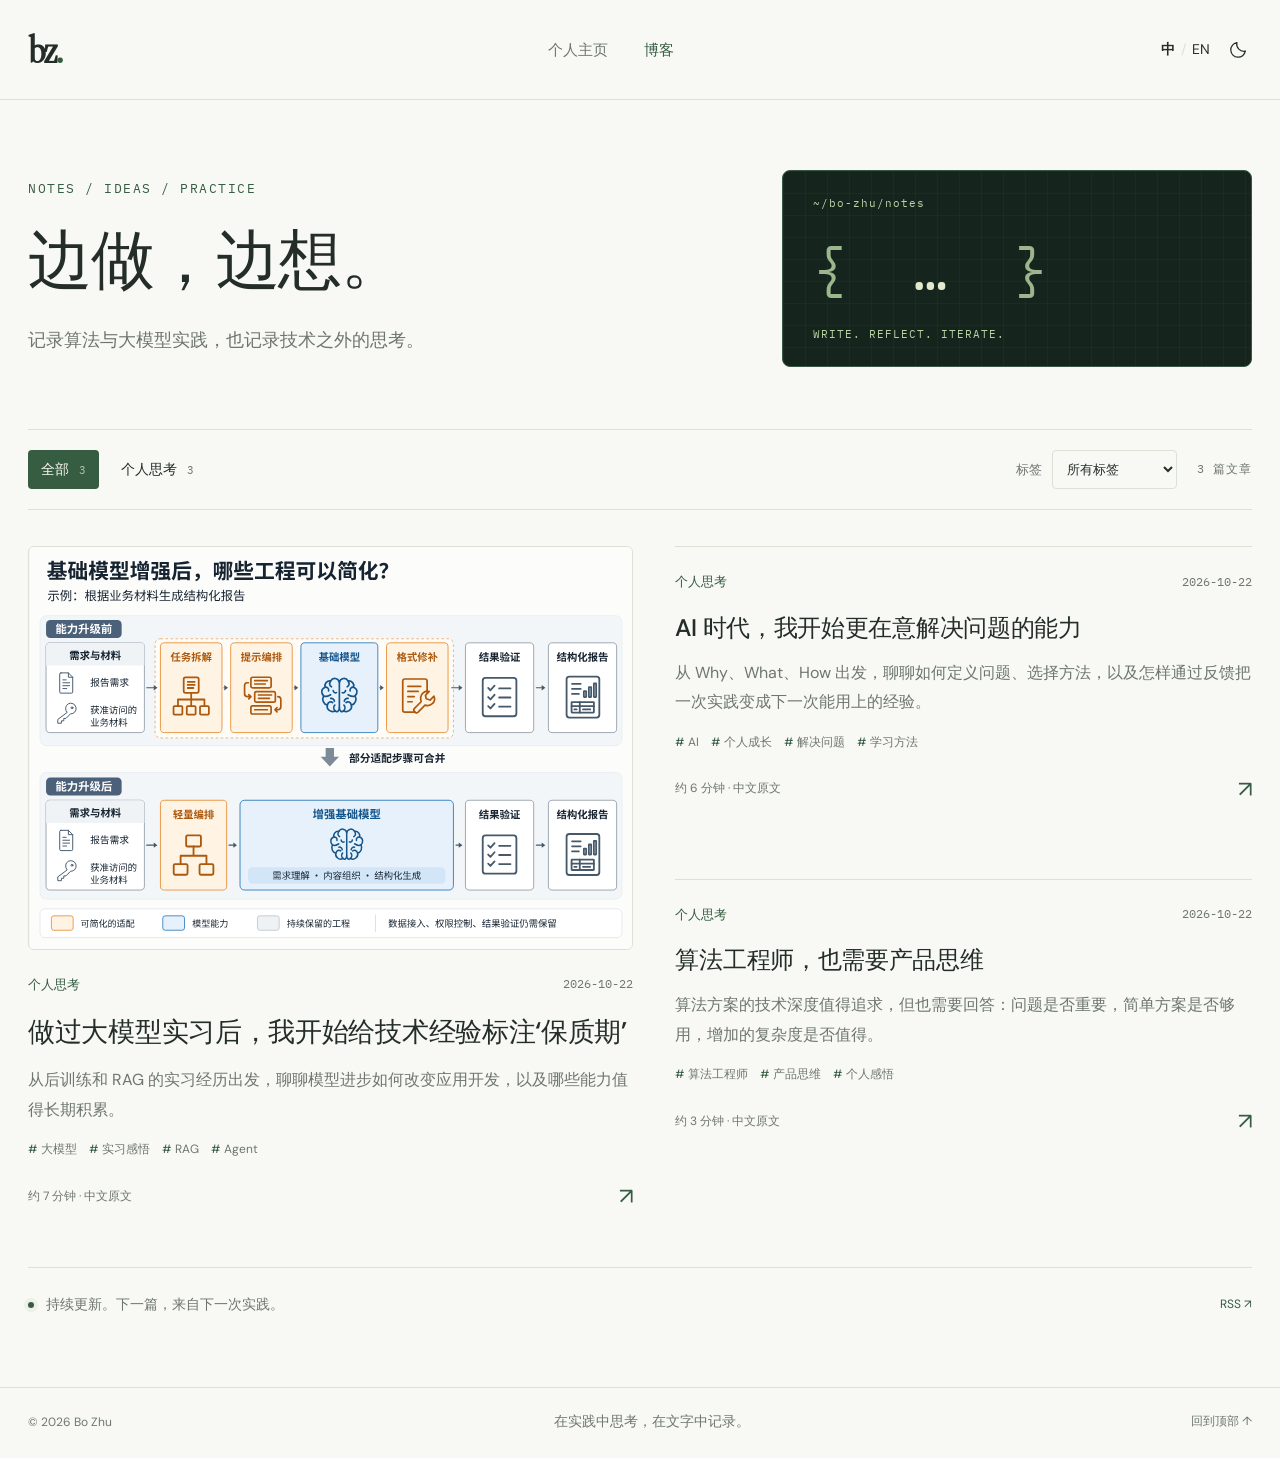
==== blog/index.html @ 9de2e586 "Publish three personal reflections with blog navigation and topic tags" ====
<!doctype html><html lang="zh-CN"><head><meta charset="utf-8"><meta name="viewport" content="width=device-width,initial-scale=1"><title>博客 · 朱波</title><meta name="description" content="朱波的博客：算法、大模型、产品与个人成长。"><meta name="theme-color" content="#f8f9f5"><link rel="canonical" href="https://meiying-cell.github.io/blog/"><meta property="og:title" content="博客"><meta property="og:description" content="朱波的博客：算法、大模型、产品与个人成长。"><meta property="og:type" content="website"><meta property="og:url" content="https://meiying-cell.github.io/blog/"><link rel="icon" href="/favicon.svg" type="image/svg+xml"><link rel="stylesheet" href="/styles.css"><link rel="stylesheet" href="/blog/blog.css"><link rel="alternate" type="application/rss+xml" title="朱波的博客" href="/blog/feed.xml"><script src="/blog/blog.js" defer></script></head><body class="blog-page"><a class="skip" href="#main" data-zh="跳至正文" data-en="Skip to content">跳至正文</a><div class="reading-progress" aria-hidden="true"></div><header class="site-header blog-header"><a class="wordmark" href="/" aria-label="Bo Zhu 首页">bz<span>.</span></a><nav aria-label="主导航"><a href="/" data-zh="个人主页" data-en="Home">个人主页</a><a href="/blog/" class="active" data-zh="博客" data-en="Blog">博客</a></nav><div class="controls"><button id="blog-language" aria-label="Switch interface to English"><b>中</b><span class="divider">/</span>EN</button><button id="blog-theme" aria-label="切换深色主题"><svg viewBox="0 0 24 24" fill="none" stroke="currentColor" stroke-width="1.5" aria-hidden="true"><path d="M20.8 13.4A8.7 8.7 0 0 1 10.6 3.2 8.8 8.8 0 1 0 20.8 13.4Z"/></svg></button></div></header><main id="main" class="wrap blog-index"><section class="blog-intro"><div><p class="eyebrow mono">NOTES / IDEAS / PRACTICE</p><h1 data-zh="边做，边想。" data-en="Thinking<br>through practice.">边做，边想。</h1><p class="blog-lead" data-zh="记录算法与大模型实践，也记录技术之外的思考。" data-en="Notes on algorithms, LLMs, and learning along the way.">记录算法与大模型实践，也记录技术之外的思考。</p></div><div class="blog-signature" aria-hidden="true"><span class="mono">~/bo-zhu/notes</span><span class="signature-symbol">&#123; <i>…</i> &#125;</span><span class="mono">WRITE. REFLECT. ITERATE.</span></div></section><section aria-label="文章列表"><div class="blog-toolbar"><div class="category-filters" role="group" aria-label="文章分类"><button type="button" class="category-filter active" data-filter="all" aria-pressed="true"><span data-zh="全部" data-en="All">全部</span><span class="filter-count">3</span></button><button type="button" class="category-filter" data-filter="personal-reflections" aria-pressed="false"><span data-zh="个人思考" data-en="Personal Reflections">个人思考</span><span class="filter-count">3</span></button></div><label class="tag-filter-label"><span data-zh="标签" data-en="Tag">标签</span><select id="tag-filter" aria-label="按标签筛选"><option value="all" data-zh="所有标签" data-en="All tags">所有标签</option><option value="AI">AI</option><option value="Agent">Agent</option><option value="RAG">RAG</option><option value="个人感悟">个人感悟</option><option value="个人成长">个人成长</option><option value="产品思维">产品思维</option><option value="大模型">大模型</option><option value="学习方法">学习方法</option><option value="实习感悟">实习感悟</option><option value="算法工程师">算法工程师</option><option value="解决问题">解决问题</option></select></label><span class="blog-total mono" id="filter-status" role="status">3 篇文章</span></div><div class="writing-grid" id="blog-posts"><article class="writing-card featured" data-category="personal-reflections" data-tags="[&quot;大模型&quot;, &quot;实习感悟&quot;, &quot;RAG&quot;, &quot;Agent&quot;]"><a href="/blog/llm-experience-shelf-life/" class="writing-card-link"><div class="writing-image"><img src="/blog/assets/model-capability-simplification.svg" alt="模型升级前后工程流程的概念对比图" width="1800" height="1200" loading="lazy"></div><div class="writing-copy"><div class="writing-meta"><span class="category-name" data-zh="个人思考" data-en="Personal Reflections">个人思考</span><time datetime="2026-10-22">2026-10-22</time></div><h3 lang="zh-CN">做过大模型实习后，我开始给技术经验标注‘保质期’</h3><p lang="zh-CN">从后训练和 RAG 的实习经历出发，聊聊模型进步如何改变应用开发，以及哪些能力值得长期积累。</p><div class="writing-tags"><span>大模型</span><span>实习感悟</span><span>RAG</span><span>Agent</span></div><div class="writing-foot"><span data-zh="约 7 分钟 · 中文原文" data-en="~7 min · In Chinese">约 7 分钟 · 中文原文</span><span class="writing-arrow" aria-hidden="true">↗</span></div></div></a></article><article class="writing-card " data-category="personal-reflections" data-tags="[&quot;AI&quot;, &quot;个人成长&quot;, &quot;解决问题&quot;, &quot;学习方法&quot;]"><a href="/blog/ai-problem-solving-loop/" class="writing-card-link"><div class="writing-copy"><div class="writing-meta"><span class="category-name" data-zh="个人思考" data-en="Personal Reflections">个人思考</span><time datetime="2026-10-22">2026-10-22</time></div><h3 lang="zh-CN">AI 时代，我开始更在意解决问题的能力</h3><p lang="zh-CN">从 Why、What、How 出发，聊聊如何定义问题、选择方法，以及怎样通过反馈把一次实践变成下一次能用上的经验。</p><div class="writing-tags"><span>AI</span><span>个人成长</span><span>解决问题</span><span>学习方法</span></div><div class="writing-foot"><span data-zh="约 6 分钟 · 中文原文" data-en="~6 min · In Chinese">约 6 分钟 · 中文原文</span><span class="writing-arrow" aria-hidden="true">↗</span></div></div></a></article><article class="writing-card " data-category="personal-reflections" data-tags="[&quot;算法工程师&quot;, &quot;产品思维&quot;, &quot;个人感悟&quot;]"><a href="/blog/algorithm-engineer-product-thinking/" class="writing-card-link"><div class="writing-copy"><div class="writing-meta"><span class="category-name" data-zh="个人思考" data-en="Personal Reflections">个人思考</span><time datetime="2026-10-22">2026-10-22</time></div><h3 lang="zh-CN">算法工程师，也需要产品思维</h3><p lang="zh-CN">算法方案的技术深度值得追求，但也需要回答：问题是否重要，简单方案是否够用，增加的复杂度是否值得。</p><div class="writing-tags"><span>算法工程师</span><span>产品思维</span><span>个人感悟</span></div><div class="writing-foot"><span data-zh="约 3 分钟 · 中文原文" data-en="~3 min · In Chinese">约 3 分钟 · 中文原文</span><span class="writing-arrow" aria-hidden="true">↗</span></div></div></a></article></div><noscript><p>所有文章已列在上方；分类筛选需要启用 JavaScript。</p></noscript></section><div class="blog-end"><span class="status-dot" aria-hidden="true"></span><span data-zh="持续更新。下一篇，来自下一次实践。" data-en="More notes to come, with the next thing I learn.">持续更新。下一篇，来自下一次实践。</span><a href="/blog/feed.xml">RSS ↗</a></div></main><footer class="wrap blog-footer"><span>© 2026 Bo Zhu</span><span data-zh="在实践中思考，在文字中记录。" data-en="Notes from practice. Thoughts in progress.">在实践中思考，在文字中记录。</span><a href="#main" data-zh="回到顶部 ↑" data-en="Back to top ↑">回到顶部 ↑</a></footer></body></html>
---- styles.css ----
@import url('https://fonts.googleapis.com/css2?family=DM+Sans:wght@400;450;500;550;600;650;700&family=IBM+Plex+Mono:wght@400;450;500&family=Libre+Caslon+Display&display=swap');
:root{--bg:#f8f9f5;--text:#242d27;--muted:#6e766e;--line:#dce1d6;--green:#365c42;--soft:#edf0e7;--white:#fff;--accent:#bfd09f;--serif:'Libre Caslon Display',Georgia,serif;--sans:'DM Sans',-apple-system,BlinkMacSystemFont,'PingFang SC','Microsoft YaHei',sans-serif;--mono:'IBM Plex Mono',monospace;color-scheme:light}
:root[data-theme=dark]{--bg:#161d19;--text:#e8eee5;--muted:#a0ada2;--line:#344238;--green:#b4cba1;--soft:#202b23;--white:#1b251f;--accent:#71895d;color-scheme:dark}
*{box-sizing:border-box}html{scroll-behavior:smooth;scroll-padding-top:100px}body{margin:0;background:var(--bg);color:var(--text);font-family:var(--sans);font-size:17px;-webkit-font-smoothing:antialiased}::selection{background:var(--accent);color:#182d21}button,a{-webkit-tap-highlight-color:transparent}a{color:inherit;text-decoration:none}button{font:inherit;color:inherit;cursor:pointer}button:focus-visible,a:focus-visible,summary:focus-visible{outline:2px solid var(--green);outline-offset:6px}button{border:0;background:none}.wrap{max-width:1280px;margin:0 auto;padding-left:28px;padding-right:28px}.mono{font-family:var(--mono);font-size:13px;font-weight:400;letter-spacing:1px}.site-header{max-width:1280px;margin:auto;height:100px;display:flex;align-items:center;justify-content:space-between;padding:0 28px;border-bottom:1px solid var(--line)}.wordmark{font-family:var(--serif);font-size:38px;letter-spacing:-3px;font-weight:bold;line-height:1}.wordmark span{color:var(--green)}nav{display:flex;gap:33px;margin-left:84px}nav a{font-size:16px;color:var(--muted);transition:color .2s}nav a:hover,nav a.active{color:var(--green)}.controls{display:flex;align-items:center;gap:18px}.controls button{font-size:14px;padding:5px 0}.controls .divider{color:var(--line);padding:0 6px}.controls svg{width:17px;height:17px;display:block}.hero{padding-top:64px;display:grid;grid-template-columns:1.1fr 1fr;column-gap:55px;align-items:center}.eyebrow{display:flex;gap:10px;align-items:center;color:var(--green);font-family:var(--mono);font-size:13px;letter-spacing:1.5px;margin:0 0 26px}.status-dot{width:6px;height:6px;background:var(--green);border-radius:50%;box-shadow:0 0 0 4px var(--soft)}h1{font-size:80px;line-height:1.05;letter-spacing:-5px;font-weight:550;margin:0 0 23px}.name-zh{display:inline-block;font-size:21px;letter-spacing:3px;font-weight:400;margin-left:22px;vertical-align:middle;color:var(--muted)}.name-period{color:var(--green)}.hero h2{font-weight:450;letter-spacing:-1.7px;font-size:39px;line-height:1.19;margin:0 0 24px}em{font-family:var(--serif);font-weight:400;color:var(--green);font-size:1.2em}.hero-description{color:var(--muted);line-height:1.85;font-size:16px;margin:0}.hero-actions{display:flex;gap:25px;align-items:center;margin-top:32px}.button{padding:13px 19px;display:inline-flex;align-items:center;gap:32px;font-size:16px;border-radius:3px}.primary{background:var(--green);color:var(--bg);transition:transform .2s,opacity .2s}.primary:hover{transform:translateY(-2px);opacity:.9}.text-link{display:inline-flex;gap:18px;align-items:center;font-size:16px}.text-link:hover{color:var(--green)}.reasoning-art{margin-top:18px;color:var(--green)}.art-top,.art-bottom{display:flex;justify-content:space-between;color:var(--muted);font-size:12px}.art-top{padding:0 10px 14px;border-bottom:1px solid var(--line)}.art-bottom{padding:17px 10px 0;border-top:1px solid var(--line)}.art-bottom>span:first-child{display:flex;gap:9px;align-items:center}.tiny-square{width:5px;height:5px;background:var(--green)}.graph{width:100%;display:block}.graph-node circle,.graph-center circle{stroke:var(--green);fill:var(--bg)}.graph-node .solid{fill:var(--green)}.graph text{font-family:var(--mono);fill:var(--muted);font-size:13px;letter-spacing:.1px}.graph-center>circle:first-child{fill:none;stroke-opacity:.18}.graph-center>circle:nth-child(2){fill:var(--soft);stroke-width:1.5}.flow{animation:flow 25s linear infinite}.pulse{transform-origin:center;animation:pulse 5s ease-in-out infinite}.hero-footer{grid-column:1/-1;display:flex;align-items:center;justify-content:space-between;border-top:1px solid var(--line);border-bottom:1px solid var(--line);margin-top:75px;padding:23px 0;color:var(--muted)}.hero-footer>div{display:flex;align-items:center;gap:23px;font-size:14px}.hero-footer i{font-size:14px;font-style:normal;color:#9aa88c}.hero-footer>a{font-size:22px;color:var(--green)}.section{padding-top:85px;padding-bottom:85px;scroll-margin-top:10px}.section-label{display:flex;gap:19px;align-items:baseline}.section-label>.mono{color:var(--muted)}.section-label h2{font-size:24px;letter-spacing:-.6px;font-weight:500;margin:0}.about{display:grid;grid-template-columns:1fr 1.65fr;gap:80px;border-bottom:1px solid var(--line)}.about-content>.large-copy{font-size:26px;line-height:1.4;letter-spacing:-.5px;color:var(--text);margin:0 0 22px}.about-content>p{color:var(--muted);font-size:16px;line-height:1.9;margin:15px 0}.about-note{display:flex;align-items:center;gap:13px;padding-top:14px;margin-top:26px;color:var(--green);font-size:14px}.section-heading{display:flex;justify-content:space-between;align-items:center;margin-bottom:39px}.section-aside{color:var(--muted);font-size:12px}.experience-row{display:grid;grid-template-columns:260px 1fr;gap:40px;padding:32px 0;border-top:1px solid var(--line)}.experience-company{display:flex;gap:15px;align-items:flex-start}.company-icon{width:34px;height:34px;display:grid;place-items:center;background:var(--soft);border:1px solid var(--line);border-radius:7px;font-weight:600;font-size:20px;color:var(--green);flex:none}.company-icon.coral{color:#a46551}.company-icon.blue{color:#5c7a91}.company-name{font-size:18px;font-weight:550;letter-spacing:-.3px;margin:0 0 6px}.company-team{font-size:13px;color:var(--muted);line-height:1.7;max-width:190px}.experience-role{display:flex;justify-content:space-between;gap:20px;align-items:baseline;margin-bottom:14px}.experience-role h3{font-size:16px;font-weight:500;margin:0}.experience-date{font-family:var(--mono);font-size:12px;color:var(--muted);white-space:nowrap;letter-spacing:-.2px}.experience-intro{font-family:var(--serif);font-size:24px;line-height:1.25;letter-spacing:-.2px;margin:0 0 10px}.experience-body{font-size:16px;line-height:1.85;color:var(--muted);max-width:620px;margin:0}.tags{display:flex;gap:7px;flex-wrap:wrap;margin-top:15px}.tag{font-family:var(--mono);font-size:11px;letter-spacing:0;border:1px solid var(--line);border-radius:3px;padding:5px 8px;color:var(--muted)}details{margin-top:14px;font-size:14px;color:var(--muted)}summary{cursor:pointer;list-style:none;width:fit-content;color:var(--green)}summary::-webkit-details-marker{display:none}summary::after{content:' +';margin-left:8px}details[open] summary::after{content:' −'}details ul{padding-left:15px;line-height:1.85;font-size:16px}details li+li{margin-top:7px}.research-section{padding:70px 0 72px;background:var(--soft);border-block:1px solid var(--line)}.research-grid{display:grid;grid-template-columns:repeat(3,1fr);gap:0}.research-grid article{padding:6px 28px 0;border-right:1px solid var(--line)}.research-grid article:first-child{padding-left:0}.research-grid article:last-child{border:0;padding-right:0}.research-number{color:var(--muted);font-size:12px}.research-symbol{font-size:38px;color:var(--green);font-family:var(--serif);height:70px;display:flex;align-items:center;margin-top:7px}.research-grid h3{font-size:19px;font-weight:500;letter-spacing:-.4px;margin:8px 0 15px}.research-grid p{font-size:16px;line-height:1.9;color:var(--muted);min-height:90px;margin:0 0 26px}.research-tag{font-size:11px;letter-spacing:.3px;color:var(--green)}.education{display:grid;grid-template-columns:1fr 1.65fr;gap:80px;border-bottom:1px solid var(--line)}.education-row{padding:0 0 29px;margin-bottom:29px;border-bottom:1px solid var(--line);display:flex;gap:18px}.education-row:last-child{border:0;margin:0;padding-bottom:0}.university-icon{border:1px solid var(--line);width:45px;height:45px;border-radius:50%;display:grid;place-items:center;font-size:11px;color:var(--green);flex:none;letter-spacing:.2px}.school-heading{display:flex;justify-content:space-between;gap:20px;align-items:baseline}.school-info{flex:1}.school-heading h3{margin:0 0 9px;font-size:17px;font-weight:500}.school-heading time{font-family:var(--mono);font-size:11px;color:var(--muted);white-space:nowrap}.school-info p{font-size:14px;color:var(--muted);margin:0;line-height:1.7}.contact-section{padding-top:77px;padding-bottom:75px}.contact-section .eyebrow{font-size:12px;letter-spacing:1.4px}.contact-grid{display:grid;grid-template-columns:1fr 1fr;gap:100px;align-items:center}.contact-grid h2{margin:0;font-weight:450;font-size:40px;line-height:1.2;letter-spacing:-1px}.contact-grid p{color:var(--muted);font-size:16px;line-height:1.9;max-width:340px;margin:0 0 22px}.email-link{font-size:21px;display:flex;justify-content:space-between;align-items:center;border-bottom:1px solid var(--line);padding-bottom:12px;max-width:340px;letter-spacing:-.3px}.email-link span{color:var(--green)}.copy-email{font-size:11px;padding:14px 0 0;display:inline-flex;gap:7px;color:var(--muted)}.copy-email:hover{color:var(--green)}.copy-status{font-size:13px;color:var(--green);margin-left:12px}footer{border-top:1px solid var(--line);padding-top:24px!important;padding-bottom:27px!important;display:flex;justify-content:space-between;align-items:center;color:var(--muted);font-size:13px}footer a{font-size:11px}.footer-middle{font-family:var(--serif);font-style:italic;font-size:16px}.reading-progress{height:2px;background:var(--green);width:0;position:fixed;top:0;left:0;z-index:30;transition:width .1s}.skip{position:fixed;top:-100px;background:var(--green);color:var(--bg);padding:10px;z-index:40}.skip:focus{top:10px;left:10px}[hidden]{display:none!important}html[lang=zh-CN] .hero h2{font-size:36px;line-height:1.4;letter-spacing:-.8px}html[lang=zh-CN] em{font-family:var(--sans);font-size:1em;font-style:normal}html[lang=zh-CN] .large-copy{font-size:24px;line-height:1.65}html[lang=zh-CN] .experience-intro{font-family:var(--sans);font-size:22px;margin-bottom:13px}html[lang=zh-CN] .contact-grid h2{font-size:35px;line-height:1.5}html[lang=zh-CN] .research-grid h3{font-size:20px}
@keyframes flow{to{stroke-dashoffset:-240}}@keyframes pulse{50%{opacity:.3}}@media(min-width:1500px){.hero{padding-top:100px}.hero-footer{margin-top:90px}}@media(max-width:950px){.hero{column-gap:25px;padding-top:65px}h1{font-size:68px}.hero h2{font-size:32px}.name-zh{font-size:18px;margin-left:15px}.hero-footer>div{gap:12px;font-size:13px}.about,.education{gap:30px;grid-template-columns:1fr 1.8fr}.experience-row{grid-template-columns:225px 1fr;gap:20px}.experience-role{align-items:flex-start;gap:8px;flex-direction:column}.research-grid article{padding-inline:20px}.research-grid h3{font-size:17px}.school-heading{flex-direction:column;gap:0}.school-heading time{margin-bottom:10px}.contact-grid{gap:50px}}
@media(max-width:650px){html{scroll-padding-top:30px}.wrap{padding-inline:23px}.site-header{height:78px;padding-inline:23px}.wordmark{font-size:33px}nav{gap:17px;margin:0}nav a{font-size:13px}nav a:last-child{display:none}.controls{gap:13px}.hero{padding-top:48px;grid-template-columns:1fr;gap:0}.eyebrow{font-size:12px;margin-bottom:24px}h1{font-size:72px;margin-bottom:24px}.hero h2{font-size:35px}.hero-description{font-size:16px;max-width:340px}.hero-actions{gap:24px;margin-top:27px}.reasoning-art{margin:48px 8px 0;max-width:440px;justify-self:center;width:calc(100% - 16px)}.graph{max-height:325px}.hero-footer{margin-top:34px;padding:21px 0;gap:13px;align-items:flex-start}.hero-footer>.mono{font-size:11px;max-width:60px;line-height:1.7}.hero-footer>div{gap:8px;align-items:flex-start;flex-direction:column;font-size:13px}.hero-footer i{display:none}.hero-footer>a{margin-top:8px}.section{padding-top:54px;padding-bottom:54px}.about,.education{grid-template-columns:1fr;gap:30px}.section-label{gap:14px}.section-label h2{font-size:23px}.about-content>.large-copy{font-size:24px}.about-content>p{font-size:16px}.about-note{font-size:13px;line-height:1.8}.section-aside{display:none}.section-heading{margin-bottom:28px}.experience-row{grid-template-columns:1fr;gap:20px;padding:28px 0}.experience-company{align-items:center}.company-name{font-size:17px;margin:0 0 3px}.company-team{max-width:none;font-size:13px}.company-icon{width:33px;height:33px}.experience-role{flex-direction:row;align-items:baseline;gap:10px}.experience-role h3{font-size:14px}.experience-date{font-size:11px;white-space:normal;text-align:right}.experience-intro{font-size:24px}.experience-body{font-size:16px}.tag{font-size:11px}.research-section{padding-block:50px}.research-grid{grid-template-columns:1fr}.research-grid article,.research-grid article:first-child,.research-grid article:last-child{padding:24px 0;border-right:0;border-bottom:1px solid var(--line)}.research-grid article:first-child{padding-top:0}.research-grid article:last-child{border-bottom:0;padding-bottom:0}.research-symbol{height:50px;margin-top:0}.research-grid h3{font-size:22px;margin-top:9px}.research-grid p{min-height:0;max-width:360px;margin-bottom:20px}.research-tag{font-size:11px}.education-row{gap:16px}.school-heading h3{font-size:18px}.school-heading time{font-size:12px}.school-info p{font-size:16px}.contact-section{padding-block:52px}.contact-grid{grid-template-columns:1fr;gap:28px}.contact-grid h2{font-size:36px}.email-link{font-size:22px;max-width:none}.contact-grid p{font-size:16px;max-width:none}footer{flex-wrap:wrap;gap:20px}.footer-middle{order:3;width:100%;font-size:16px}html[lang=zh-CN] .hero h2{font-size:31px}html[lang=zh-CN] .experience-intro{font-size:21px}html[lang=zh-CN] .large-copy{font-size:23px}}
@media(prefers-reduced-motion:reduce){html{scroll-behavior:auto}*,*::before,*::after{animation:none!important;transition:none!important}}
.publication{margin-top:28px;padding-top:22px;border-top:1px solid var(--line)}.publication h3{font-size:21px;font-weight:500;line-height:1.5;margin:0 0 10px}.publication p{color:var(--muted);font-size:16px;line-height:1.8}.publication a{font-size:16px;color:var(--green)}
@media(max-width:650px){h1{font-size:clamp(52px,18.4vw,72px)}}

/* Revision 2: readable text and two explicit professional/research focus areas. */
.hero-description{max-width:560px;line-height:1.8}.hero h2{font-size:clamp(34px,3.3vw,43px)}
.hero-footer{display:grid;grid-template-columns:1fr 1fr auto;gap:32px;align-items:start;margin-top:56px;padding:26px 0}
.hero-footer>.focus-item{display:block}.focus-item>.mono{font-size:12px;color:var(--muted);letter-spacing:1px}.focus-item>p{font-size:17px;line-height:1.6;color:var(--text);margin:10px 0 0;max-width:470px}.hero-footer>a{align-self:center}
.company-icon{width:106px;height:64px;background:white;border:1px solid var(--line);border-radius:8px;padding:9px;overflow:hidden;flex:none}.company-icon img{width:100%;height:100%;object-fit:contain}.tencent-logo{background:#0757c7}.product-logo{width:64px;padding:5px}.netease-logo{width:106px;padding:8px}.company-team{line-height:1.65}.experience-company{gap:14px}.experience-date{font-size:12px}.experience-role h3{font-size:17px}.experience-body{max-width:760px;font-size:16px;line-height:1.85}.experience-intro{font-size:28px}.tag{font-size:11px;padding:6px 9px}.company-name{font-size:20px}.company-team{font-size:13px}.experience-row{padding:36px 0}.research-grid p{font-size:16px;min-height:160px}.research-tag{font-size:11px;line-height:1.7;display:block}.research-grid h3{font-size:21px;line-height:1.45;min-height:60px}.section-aside{font-size:11px}.about-content>p{font-size:17px}.contact-grid p{font-size:16px;max-width:420px}.email-link{max-width:420px}.school-info p{font-size:16px}.school-heading time{font-size:12px}nav a{font-size:15px}.controls button{font-size:14px}.controls button{min-height:36px;min-width:24px}.controls svg{width:20px;height:20px}.research-section .section-heading{gap:25px}.research-section .section-label h2{line-height:1.4}
html[lang=zh-CN] .hero h2{font-size:40px}html[lang=zh-CN] .experience-intro{font-size:24px}html[lang=zh-CN] .research-grid h3{font-size:22px}html[lang=zh-CN] .large-copy{font-size:27px}
@media(max-width:1000px){.hero{gap:28px}.hero h2{font-size:35px}.experience-role{flex-direction:column;gap:10px}.hero-footer{gap:24px}.focus-item>p{font-size:16px}.experience-row{grid-template-columns:240px 1fr}.company-icon{width:90px}.product-logo{width:58px}.research-grid p{min-height:190px}}
@media(max-width:700px){.site-header{padding-inline:22px;height:82px}nav{gap:15px;margin:0}nav a{font-size:14px}nav a:last-child{display:none}.controls{gap:10px}.controls button{font-size:13px}.hero{grid-template-columns:1fr;padding-top:44px;gap:0}.hero h2{font-size:36px}.hero-description{font-size:16px;max-width:none}.hero-actions{gap:22px}.button,.text-link{font-size:15px}.reasoning-art{margin-top:40px;max-width:440px;justify-self:center;width:100%}.hero-footer{grid-template-columns:1fr auto;gap:24px 10px;margin-top:30px}.hero-footer .focus-item{grid-column:1}.hero-footer>a{grid-column:2;grid-row:1/3}.focus-item>p{font-size:17px;line-height:1.6}.focus-item>.mono{font-size:12px}.hero-footer>.focus-item{max-width:none}.experience-row{grid-template-columns:1fr;gap:22px}.experience-role{flex-direction:row;align-items:baseline}.experience-role h3{font-size:16px}.experience-date{font-size:12px}.experience-company{align-items:center}.company-icon{height:58px;width:112px}.product-logo{width:58px}.company-name{font-size:20px}.company-team{font-size:13px}.experience-intro{font-size:26px}.experience-body{font-size:16px}.about-content>p{font-size:16px}.about-content>.large-copy{font-size:26px}.about-note{font-size:14px}.research-grid{grid-template-columns:1fr}.research-grid article,.research-grid article:first-child,.research-grid article:last-child{padding:26px 0;border-right:0;border-bottom:1px solid var(--line)}.research-grid article:first-child{padding-top:0}.research-grid article:last-child{border-bottom:0;padding-bottom:0}.research-grid h3{font-size:22px;min-height:0}.research-grid p{font-size:16px;min-height:0;max-width:none}.research-tag{font-size:11px}.section-aside{display:none}.about,.education{grid-template-columns:1fr;gap:30px}.school-heading h3{font-size:19px}.school-heading time{font-size:12px}.school-info p{font-size:16px}.contact-grid{grid-template-columns:1fr;gap:30px}.contact-grid p{font-size:16px}.section-label h2{font-size:24px}.email-link{font-size:22px}.copy-email{font-size:12px}.footer-middle{font-size:16px}footer{font-size:13px}html[lang=zh-CN] .hero h2{font-size:34px}html[lang=zh-CN] .large-copy{font-size:24px}.desktop-break{display:none}}
@media(max-width:360px){nav{gap:11px}nav a{font-size:12px}.controls{gap:8px}.experience-role{flex-direction:column}.hero-actions{gap:15px}.button{gap:18px}.wrap{padding-inline:20px}}

.hero h2{letter-spacing:-.8px}.hero h2 em{margin-right:.08em}
@media(max-width:700px){.hero h2{font-size:32px}.hero-actions{gap:20px}.hero-actions .button{gap:14px;padding:13px 14px}.hero-actions .text-link{gap:10px}.hero-actions .button span:first-child,.hero-actions .text-link span:first-child{white-space:nowrap}}

/* A readable technical profile replaces the decorative reasoning graph. */
.hero{padding-bottom:64px;border-bottom:1px solid var(--line);column-gap:70px;align-items:center}
.profile-console{--glow-x:75%;--glow-y:15%;position:relative;isolation:isolate;overflow:hidden;background:#15251e;color:#edf4e8;border:1px solid #395544;border-radius:14px;box-shadow:0 24px 64px -40px #18372170,0 0 0 6px #365c4206;transition:transform .2s ease-out;transform-style:preserve-3d;margin:0}
.console-glow{position:absolute;inset:0;z-index:-1;pointer-events:none;background:radial-gradient(ellipse at var(--glow-x) var(--glow-y),#7ebd7529,transparent 60%),linear-gradient(#bdd7aa06 1px,transparent 1px),linear-gradient(90deg,#bdd7aa06 1px,transparent 1px);background-size:auto,26px 26px,26px 26px}
.console-bar{display:flex;align-items:center;gap:18px;height:52px;border-bottom:1px solid #bdd7aa24;padding:0 26px;color:#a9bca9}.console-bar .mono{font-size:11px;letter-spacing:.5px}.console-dots{display:flex;gap:5px}.console-dots i{height:7px;width:7px;border-radius:50%;background:#6a846e}.console-dots i:nth-child(2){background:#91a377}.console-dots i:nth-child(3){background:#bfd19f}.console-index{margin-left:auto;color:#718b75}
.console-content{padding:0 29px}.console-track{display:block;position:relative;padding:27px 0 24px}.console-track+.console-track{border-top:1px solid #bdd7aa24}.console-caption{display:flex;gap:12px;color:#b9d4a3;font-size:11px;letter-spacing:1.3px}.console-caption>span:first-child{color:#8ba48c}.console-track h3{font-size:25px;line-height:1.4;letter-spacing:-.5px;font-weight:500;margin:14px 0 12px;max-width:390px}.console-track p{color:#b1c0b2;font-size:15px;line-height:1.75;margin:0 0 17px;max-width:390px}.console-link{color:#d2e6bf;font-size:13px;display:flex;justify-content:space-between;align-items:center;gap:15px}.console-link>span:last-child{font-size:20px;transition:transform .25s}.console-track:hover .console-link>span:last-child{transform:translate(3px,-3px)}.console-track:hover h3{color:#d6eabc}.console-track:focus-visible{outline-color:#c4dda6;outline-offset:-4px;border-radius:4px}.console-footer{display:flex;align-items:center;gap:12px;border-top:1px solid #bdd7aa24;padding:17px 27px;color:#a8bea1;font-size:10px;letter-spacing:1.2px}.console-cursor{height:12px;width:6px;margin-left:auto;background:#bad3a4;animation:cursorGlow 2.8s ease-in-out infinite}.console-footer>span:first-child{font-size:13px;color:#c7dfae}
@keyframes cursorGlow{50%{opacity:.25}}
:root[data-theme=dark] .profile-console{background:#192c22;box-shadow:0 24px 70px -45px #000}
html[lang=zh-CN] .console-track h3{font-size:24px;line-height:1.6;letter-spacing:0}html[lang=zh-CN] .console-track p{font-size:16px}
@media(max-width:1000px){.hero{column-gap:34px}.console-content{padding-inline:23px}.console-bar{padding-inline:23px}.console-track h3{font-size:23px}.console-track p{font-size:15px}}
@media(max-width:700px){.hero{gap:35px;padding-bottom:42px}.profile-console{width:100%;max-width:490px;justify-self:center}.console-content{padding-inline:23px}.console-track{padding-block:25px}.console-track h3{font-size:24px}.console-track p{font-size:16px}.console-caption{font-size:12px}.console-link{font-size:14px}.console-footer{font-size:10px}.console-bar{height:49px}.console-track h3{max-width:none}html[lang=zh-CN] .console-track h3{font-size:23px}}

/* Education visibility and authentic university / product marks. */
.education{padding-top:64px;padding-bottom:64px}.education-row{align-items:center;gap:22px}.university-icon{width:76px;height:76px;overflow:hidden;background:#fff;border:1px solid var(--line);padding:4px}.university-icon img{display:block;width:100%;height:100%;object-fit:contain;border-radius:50%}.school-heading h3{font-size:21px}.school-heading time{font-size:12px}.school-info{min-width:0}.weixin-shop-logo{width:64px;padding:5px;background:#fff}.weixin-shop-logo img{object-fit:cover;object-position:left}
@media(max-width:1000px){.weixin-shop-logo{width:58px}.school-heading{gap:3px}}
@media(max-width:700px){.education{padding-block:48px}.education-row{gap:18px}.university-icon{width:68px;height:68px}.school-heading h3{font-size:20px}.school-info p{font-size:16px}.weixin-shop-logo{width:58px}nav{gap:12px}nav a{font-size:13px}nav a[href="#about"],nav a[href="#contact"]{display:none}}
@media(max-width:360px){nav a{font-size:12px}.university-icon{width:58px;height:58px}.education-row{gap:13px}}
---- blog/blog.css ----
/* Shared writing cards connect the portfolio and the long-form reading space. */
.latest-writing{border-bottom:1px solid var(--line)}.latest-writing .section-heading{margin-bottom:18px}.writing-intro{color:var(--muted);font-size:17px;line-height:1.8;margin:0 0 34px}.writing-grid{display:grid;grid-template-columns:1.05fr 1fr;gap:0 42px}.writing-card{border-top:1px solid var(--line);min-width:0}.writing-card.featured{grid-row:span 2;border-top:0}.writing-card-link{display:block;height:100%}.writing-image{background:#f5f7f0;border:1px solid var(--line);border-radius:6px;overflow:hidden;aspect-ratio:3/2}.writing-image img{display:block;width:100%;height:100%;object-fit:contain;transition:transform .45s}.writing-card-link:hover .writing-image img{transform:scale(1.025)}.writing-copy{padding:25px 0}.writing-meta{display:flex;gap:15px;align-items:center;justify-content:space-between;font-size:12px;line-height:1.5;font-family:var(--mono);color:var(--muted)}.category-name{color:var(--green);font-family:var(--sans);font-weight:500;font-size:13px}.writing-card h3{font-size:24px;line-height:1.55;letter-spacing:-.3px;font-weight:550;margin:17px 0 12px;max-width:600px;transition:color .2s}.writing-card-link:hover h3{color:var(--green)}.writing-card p{font-size:16px;color:var(--muted);line-height:1.85;margin:0}.writing-foot{display:flex;justify-content:space-between;align-items:center;gap:12px;margin-top:23px;color:var(--muted);font-size:12px}.writing-arrow{font-size:23px;color:var(--green);transition:transform .2s}.writing-card-link:hover .writing-arrow{transform:translate(3px,-3px)}.featured .writing-copy{padding-bottom:0}.featured h3{font-size:27px}.blog-header nav{margin-left:0;gap:36px}.blog-header nav a:last-child{display:inline}.blog-header nav a{font-size:15px}.blog-index{padding-top:70px;padding-bottom:70px}.blog-intro{display:grid;grid-template-columns:1.5fr 1fr;align-items:center;gap:50px;padding-bottom:62px}.blog-intro h1{font-size:clamp(44px,5vw,66px);letter-spacing:-1.5px;line-height:1.2;font-weight:500;margin-bottom:24px}.blog-lead{max-width:560px;font-size:18px;line-height:1.9;color:var(--muted);margin:0}.blog-signature{border:1px solid #395544;background:#15251e;color:#b9d4a3;border-radius:8px;padding:25px 30px;display:flex;flex-direction:column;gap:15px;position:relative;overflow:hidden;background-image:linear-gradient(#bdd7aa09 1px,transparent 1px),linear-gradient(90deg,#bdd7aa09 1px,transparent 1px);background-size:22px 22px}.blog-signature .mono{font-size:11px;letter-spacing:1px}.signature-symbol{font-family:var(--mono);font-size:58px;line-height:1.5;letter-spacing:15px;color:#9cb68d}.signature-symbol i{font-style:normal;color:#e2eacd}.blog-toolbar{display:flex;justify-content:space-between;align-items:center;gap:20px;border-block:1px solid var(--line);padding:20px 0;margin-bottom:36px}.category-filters{display:flex;gap:9px;flex-wrap:wrap}.category-filter{border:1px solid transparent;border-radius:4px;padding:9px 12px;display:flex;align-items:center;gap:10px;font-size:14px;background:transparent}.category-filter:hover{border-color:var(--line)}.category-filter.active{background:var(--green);color:var(--bg)}.filter-count{font-family:var(--mono);font-size:11px;opacity:.65}.blog-total{font-size:12px;white-space:nowrap;color:var(--muted)}.writing-grid.is-filtered{grid-template-columns:repeat(2,minmax(0,1fr))}.is-filtered .featured{grid-row:auto}.is-filtered .writing-image{display:none}.is-filtered .featured{border-top:1px solid var(--line)}.is-filtered .featured h3{font-size:24px}.blog-end{margin-top:56px;padding-top:24px;border-top:1px solid var(--line);display:flex;align-items:center;gap:12px;color:var(--muted);font-size:14px;line-height:1.8}.blog-end a{margin-left:auto;color:var(--green);font-size:12px}.blog-footer{font-size:12px;gap:20px}.blog-footer>a{font-family:var(--sans);font-size:12px}.blog-footer>span:nth-child(2){font-size:14px}.article-main{padding-top:40px;padding-bottom:70px}.article-breadcrumb{display:flex;gap:16px;align-items:center;font-size:14px;color:var(--muted);margin-bottom:40px;flex-wrap:wrap}.article-breadcrumb>a:hover{color:var(--green)}.article-header{max-width:1000px;margin-bottom:48px}.article-meta{display:flex;align-items:center;gap:20px;flex-wrap:wrap;font-family:var(--mono);font-size:12px;color:var(--muted);margin-bottom:22px}.article-meta>span:last-child{font-family:var(--sans)}.article-header h1{font-size:clamp(32px,3.6vw,47px);line-height:1.5;letter-spacing:-.6px;font-weight:550;margin:0 0 23px;max-width:980px;text-wrap:pretty}.article-deck{color:var(--muted);font-size:18px;line-height:1.9;margin:0;max-width:800px}.article-tags{display:flex;gap:8px;flex-wrap:wrap;margin-top:24px}.article-tags>span{border:1px solid var(--line);border-radius:3px;padding:5px 10px;font-size:12px;color:var(--muted)}.article-layout{display:grid;grid-template-columns:230px minmax(0,760px);gap:55px;align-items:start;justify-content:space-between;padding-top:35px;border-top:1px solid var(--line)}.article-toc{position:sticky;top:35px}.article-toc details{margin:0}.article-toc summary{font-size:14px;color:var(--text);font-weight:550}.article-toc summary::after{display:none}.article-toc ol{list-style:none;padding:0;margin:19px 0 0}.article-toc li{margin:0}.article-toc a{display:block;padding:9px 0 9px 15px;border-left:2px solid var(--line);font-size:13px;line-height:1.8;color:var(--muted);transition:color .2s,border-color .2s}.article-toc a:hover,.article-toc a.active{color:var(--green);border-color:var(--green)}.article-body{font-size:18px;line-height:1.95;overflow-wrap:anywhere}.article-body>p:first-child{margin-top:0}.article-body p{margin:0 0 1.4em}.article-body h2{font-size:26px;font-weight:550;line-height:1.6;letter-spacing:-.3px;margin:2.6em 0 1em;scroll-margin-top:30px}.article-body h2:first-child{margin-top:0}.article-body strong{font-weight:600;color:var(--green)}.article-body a{color:var(--green);text-decoration:underline;text-decoration-color:var(--line);text-underline-offset:4px}.article-body a:hover{text-decoration-color:var(--green)}.article-body ul,.article-body ol{padding-left:1.4em;margin:0 0 1.5em}.article-body li{margin:.45em 0}.article-body blockquote{margin:1.8em 0;border-left:3px solid var(--green);padding:5px 25px;color:var(--muted)}.article-body code{background:var(--soft);padding:.15em .3em;font-size:.9em}.article-body pre{overflow:auto;padding:20px;background:var(--soft);border:1px solid var(--line);border-radius:5px}.article-body table{border-collapse:collapse;width:100%;display:block;overflow:auto;font-size:16px;margin:25px 0}.article-body td,.article-body th{border:1px solid var(--line);padding:10px}.article-figure{margin:42px 0}.article-figure>a{display:block;border:1px solid var(--line);border-radius:6px;overflow:hidden;background:#f5f7f0}.article-figure img{width:100%;height:auto;display:block}.article-figure figcaption{font-size:13px;line-height:1.9;color:var(--muted);margin-top:13px}.article-figure figcaption a{display:inline-block;margin-left:8px;white-space:nowrap}.article-closing{margin-top:50px;padding:25px 0;display:flex;justify-content:space-between;border-block:1px solid var(--line);align-items:center;color:var(--muted);font-size:13px;gap:20px}.article-closing .mono{font-size:11px}.article-closing a{color:var(--green)}.related-posts{display:grid;grid-template-columns:repeat(2,minmax(0,1fr));margin:28px 0 0;gap:30px}.related-posts a{display:grid;grid-template-columns:1fr auto;gap:12px;font-size:13px;color:var(--muted)}.related-posts strong{grid-column:1;grid-row:2;line-height:1.8;font-size:17px;color:var(--text);font-weight:500}.related-posts a>span:last-child{grid-column:2;grid-row:2;color:var(--green);font-size:22px}.related-posts a:hover strong{color:var(--green)}
@media(max-width:1000px){.site-header>nav{gap:22px;margin-left:0}.article-layout{grid-template-columns:185px minmax(0,1fr);gap:35px}.writing-grid{gap:0 28px}.writing-card h3,.featured h3{font-size:23px}.blog-signature{padding:22px}.signature-symbol{font-size:50px}.blog-intro{gap:30px}}
@media(max-width:700px){.site-header>nav{gap:12px}nav a[href="#research"]{display:none}.blog-header nav a{font-size:14px}.blog-index{padding-top:40px;padding-bottom:44px}.blog-intro{display:block;padding-bottom:32px}.blog-intro h1{font-size:41px}.blog-lead{font-size:16px}.blog-signature{display:none}.blog-intro .eyebrow{font-size:11px;margin-bottom:22px}.blog-toolbar{align-items:flex-start;margin-bottom:27px;padding:15px 0;flex-direction:column;gap:12px}.category-filters{gap:4px}.category-filter{font-size:13px;padding:8px 9px;gap:6px;min-height:39px}.blog-total{font-size:11px;align-self:flex-end}.writing-grid,.writing-grid.is-filtered{grid-template-columns:1fr;gap:25px}.writing-card.featured{grid-row:auto}.writing-copy{padding:22px 0 0}.writing-card h3,.featured h3{font-size:23px;line-height:1.6;margin-top:15px}.writing-card p{font-size:16px}.writing-foot{margin-top:18px}.writing-card:not(.featured){padding-bottom:3px}.writing-image{max-height:none}.writing-meta{font-size:11px}.writing-foot{font-size:12px}.writing-intro{font-size:16px;margin-bottom:25px}.latest-writing .section-heading{align-items:baseline;gap:10px}.latest-writing .text-link{font-size:14px;gap:8px}.blog-end{font-size:13px;margin-top:34px;align-items:baseline}.blog-end .status-dot{flex:none}.blog-footer{flex-wrap:wrap;gap:18px}.blog-footer>span:nth-child(2){order:3;width:100%;font-size:13px}.article-main{padding-top:27px;padding-bottom:40px}.article-breadcrumb{margin-bottom:28px;font-size:13px;gap:12px}.article-header{margin-bottom:28px}.article-meta{font-size:11px;gap:9px 15px;margin-bottom:19px}.article-meta>span:last-child{font-size:12px}.article-header h1{font-size:30px;line-height:1.55;letter-spacing:0;margin-bottom:20px}.article-deck{font-size:16px;line-height:1.85}.article-tags{margin-top:20px}.article-layout{display:flex;flex-direction:column;gap:30px;padding-top:24px}.article-layout>div{min-width:0;width:100%}.article-toc{position:static;width:100%;border:1px solid var(--line);border-radius:5px;padding:17px 19px;background:var(--soft)}.article-toc summary{font-size:14px;width:100%}.article-toc summary::after{display:inline;float:right}.article-toc ol{margin-top:12px}.article-toc a{padding-block:6px;font-size:13px}.article-body{font-size:17px;line-height:1.95}.article-body h2{font-size:23px;line-height:1.65;margin-top:2.2em}.article-figure{margin:32px 0}.article-figure figcaption{font-size:12px}.related-posts{grid-template-columns:1fr;gap:24px}.related-posts strong{font-size:17px}.article-closing{margin-top:35px}.blog-header{gap:18px}.blog-header .controls{margin-left:auto}.blog-header nav{margin-right:auto}}
@media(max-width:380px){.category-filter{padding-inline:7px;font-size:12px}.category-filters{gap:2px}.article-header h1{font-size:28px}.site-header>nav{gap:10px}.blog-header nav a{font-size:13px}.writing-card h3{font-size:22px}}
.writing-tags{display:flex;gap:7px 12px;flex-wrap:wrap;margin-top:17px;color:var(--muted);font-size:12px}.writing-tags>span::before{content:'#';color:var(--green);margin-right:3px}.article-tags>a{border:1px solid var(--line);border-radius:3px;padding:5px 10px;font-size:12px;color:var(--muted)}.article-tags>a:hover{color:var(--green);border-color:var(--green)}.tag-filter-label{display:flex;align-items:center;gap:10px;font-size:13px;color:var(--muted);margin-left:auto}.tag-filter-label select{font:inherit;color:var(--text);background:var(--bg);border:1px solid var(--line);border-radius:4px;padding:9px 28px 9px 10px;max-width:180px}.tag-filter-label select:focus-visible{outline:2px solid var(--green);outline-offset:3px}@media(max-width:700px){.blog-toolbar{display:grid;grid-template-columns:1fr auto;align-items:center;gap:14px 8px}.category-filters{grid-column:1/-1}.tag-filter-label{margin:0;justify-self:start}.tag-filter-label select{max-width:180px}.blog-total{align-self:center}.writing-tags{font-size:12px}}
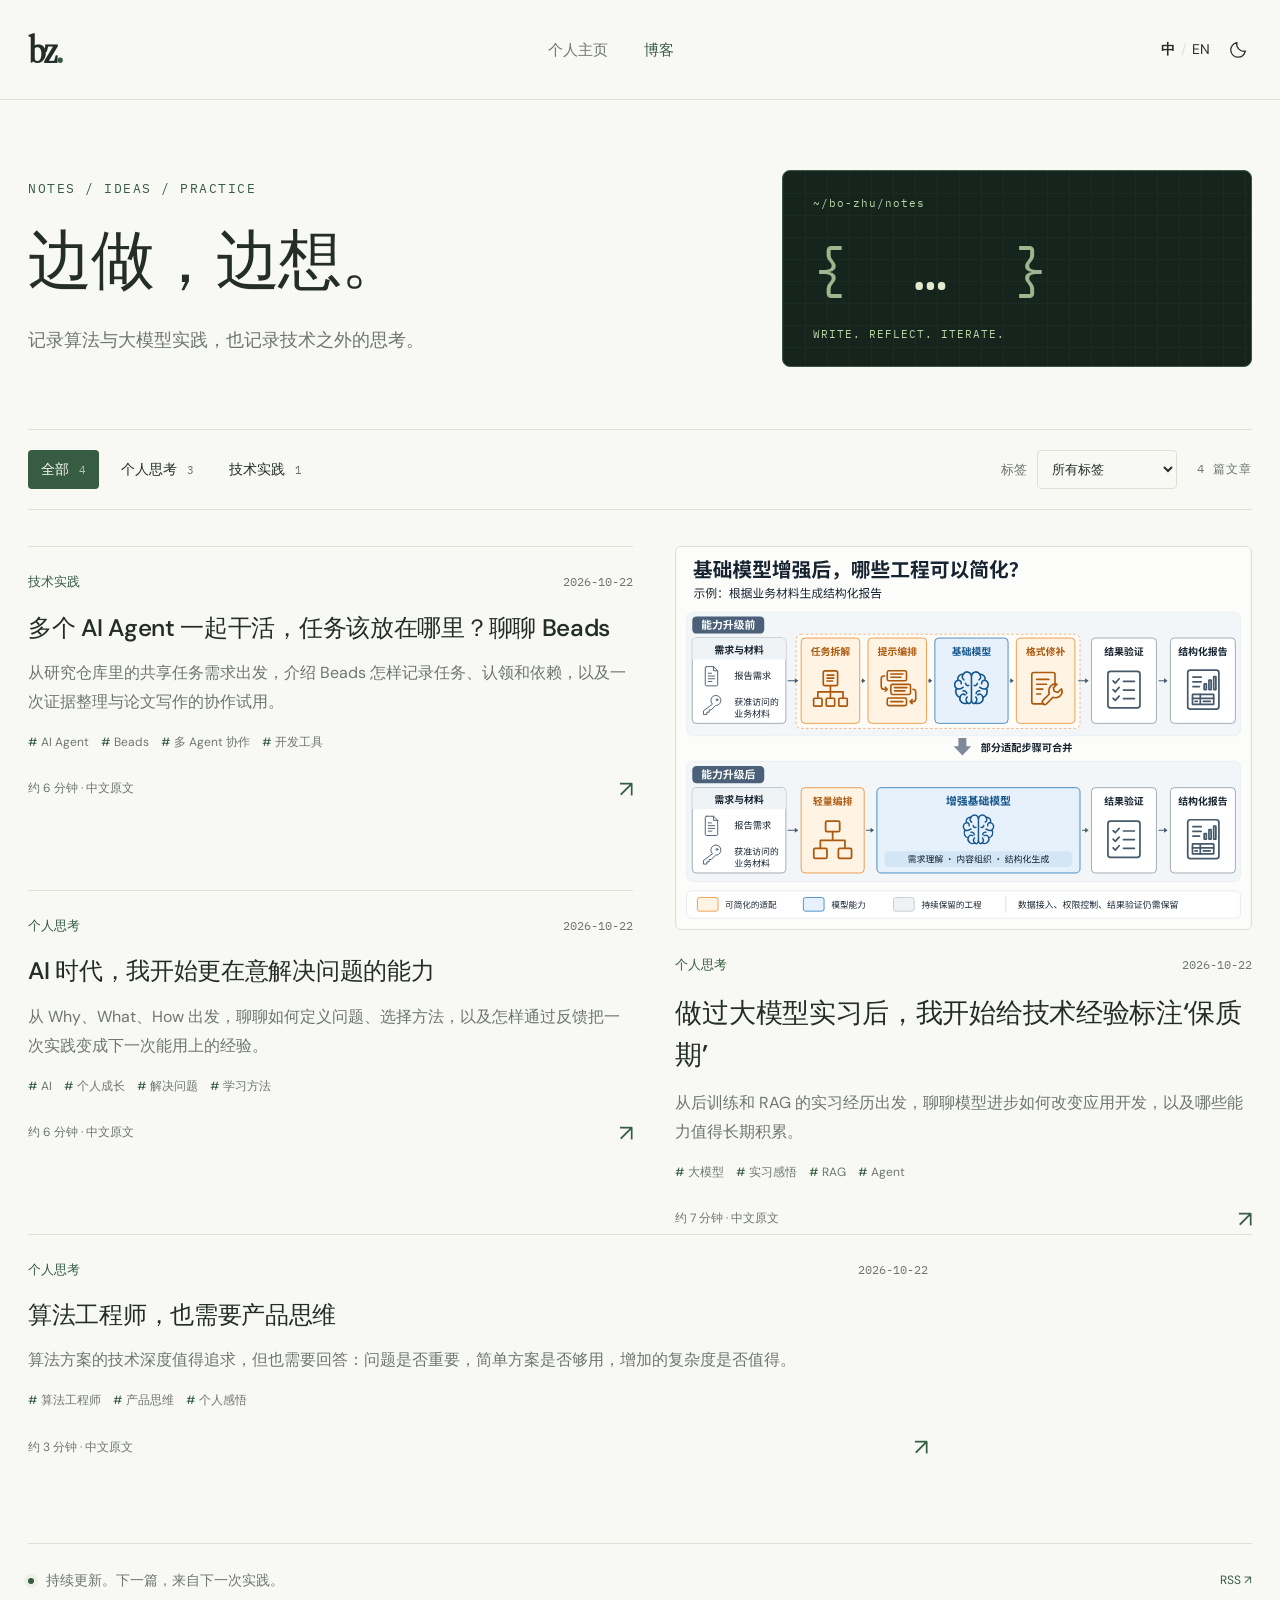
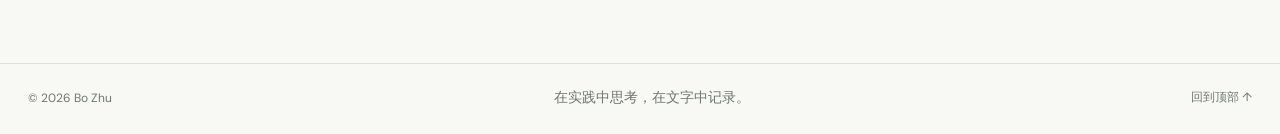
==== commit 3c9275ee: "Publish Beads tool-use article under Technical Practice" ====
--- a/blog/index.html
+++ b/blog/index.html
@@ -1 +1 @@
-<!doctype html><html lang="zh-CN"><head><meta charset="utf-8"><meta name="viewport" content="width=device-width,initial-scale=1"><title>博客 · 朱波</title><meta name="description" content="朱波的博客：算法、大模型、产品与个人成长。"><meta name="theme-color" content="#f8f9f5"><link rel="canonical" href="https://meiying-cell.github.io/blog/"><meta property="og:title" content="博客"><meta property="og:description" content="朱波的博客：算法、大模型、产品与个人成长。"><meta property="og:type" content="website"><meta property="og:url" content="https://meiying-cell.github.io/blog/"><link rel="icon" href="/favicon.svg" type="image/svg+xml"><link rel="stylesheet" href="/styles.css"><link rel="stylesheet" href="/blog/blog.css"><link rel="alternate" type="application/rss+xml" title="朱波的博客" href="/blog/feed.xml"><script src="/blog/blog.js" defer></script></head><body class="blog-page"><a class="skip" href="#main" data-zh="跳至正文" data-en="Skip to content">跳至正文</a><div class="reading-progress" aria-hidden="true"></div><header class="site-header blog-header"><a class="wordmark" href="/" aria-label="Bo Zhu 首页">bz<span>.</span></a><nav aria-label="主导航"><a href="/" data-zh="个人主页" data-en="Home">个人主页</a><a href="/blog/" class="active" data-zh="博客" data-en="Blog">博客</a></nav><div class="controls"><button id="blog-language" aria-label="Switch interface to English"><b>中</b><span class="divider">/</span>EN</button><button id="blog-theme" aria-label="切换深色主题"><svg viewBox="0 0 24 24" fill="none" stroke="currentColor" stroke-width="1.5" aria-hidden="true"><path d="M20.8 13.4A8.7 8.7 0 0 1 10.6 3.2 8.8 8.8 0 1 0 20.8 13.4Z"/></svg></button></div></header><main id="main" class="wrap blog-index"><section class="blog-intro"><div><p class="eyebrow mono">NOTES / IDEAS / PRACTICE</p><h1 data-zh="边做，边想。" data-en="Thinking<br>through practice.">边做，边想。</h1><p class="blog-lead" data-zh="记录算法与大模型实践，也记录技术之外的思考。" data-en="Notes on algorithms, LLMs, and learning along the way.">记录算法与大模型实践，也记录技术之外的思考。</p></div><div class="blog-signature" aria-hidden="true"><span class="mono">~/bo-zhu/notes</span><span class="signature-symbol">&#123; <i>…</i> &#125;</span><span class="mono">WRITE. REFLECT. ITERATE.</span></div></section><section aria-label="文章列表"><div class="blog-toolbar"><div class="category-filters" role="group" aria-label="文章分类"><button type="button" class="category-filter active" data-filter="all" aria-pressed="true"><span data-zh="全部" data-en="All">全部</span><span class="filter-count">3</span></button><button type="button" class="category-filter" data-filter="personal-reflections" aria-pressed="false"><span data-zh="个人思考" data-en="Personal Reflections">个人思考</span><span class="filter-count">3</span></button></div><label class="tag-filter-label"><span data-zh="标签" data-en="Tag">标签</span><select id="tag-filter" aria-label="按标签筛选"><option value="all" data-zh="所有标签" data-en="All tags">所有标签</option><option value="AI">AI</option><option value="Agent">Agent</option><option value="RAG">RAG</option><option value="个人感悟">个人感悟</option><option value="个人成长">个人成长</option><option value="产品思维">产品思维</option><option value="大模型">大模型</option><option value="学习方法">学习方法</option><option value="实习感悟">实习感悟</option><option value="算法工程师">算法工程师</option><option value="解决问题">解决问题</option></select></label><span class="blog-total mono" id="filter-status" role="status">3 篇文章</span></div><div class="writing-grid" id="blog-posts"><article class="writing-card featured" data-category="personal-reflections" data-tags="[&quot;大模型&quot;, &quot;实习感悟&quot;, &quot;RAG&quot;, &quot;Agent&quot;]"><a href="/blog/llm-experience-shelf-life/" class="writing-card-link"><div class="writing-image"><img src="/blog/assets/model-capability-simplification.svg" alt="模型升级前后工程流程的概念对比图" width="1800" height="1200" loading="lazy"></div><div class="writing-copy"><div class="writing-meta"><span class="category-name" data-zh="个人思考" data-en="Personal Reflections">个人思考</span><time datetime="2026-10-22">2026-10-22</time></div><h3 lang="zh-CN">做过大模型实习后，我开始给技术经验标注‘保质期’</h3><p lang="zh-CN">从后训练和 RAG 的实习经历出发，聊聊模型进步如何改变应用开发，以及哪些能力值得长期积累。</p><div class="writing-tags"><span>大模型</span><span>实习感悟</span><span>RAG</span><span>Agent</span></div><div class="writing-foot"><span data-zh="约 7 分钟 · 中文原文" data-en="~7 min · In Chinese">约 7 分钟 · 中文原文</span><span class="writing-arrow" aria-hidden="true">↗</span></div></div></a></article><article class="writing-card " data-category="personal-reflections" data-tags="[&quot;AI&quot;, &quot;个人成长&quot;, &quot;解决问题&quot;, &quot;学习方法&quot;]"><a href="/blog/ai-problem-solving-loop/" class="writing-card-link"><div class="writing-copy"><div class="writing-meta"><span class="category-name" data-zh="个人思考" data-en="Personal Reflections">个人思考</span><time datetime="2026-10-22">2026-10-22</time></div><h3 lang="zh-CN">AI 时代，我开始更在意解决问题的能力</h3><p lang="zh-CN">从 Why、What、How 出发，聊聊如何定义问题、选择方法，以及怎样通过反馈把一次实践变成下一次能用上的经验。</p><div class="writing-tags"><span>AI</span><span>个人成长</span><span>解决问题</span><span>学习方法</span></div><div class="writing-foot"><span data-zh="约 6 分钟 · 中文原文" data-en="~6 min · In Chinese">约 6 分钟 · 中文原文</span><span class="writing-arrow" aria-hidden="true">↗</span></div></div></a></article><article class="writing-card " data-category="personal-reflections" data-tags="[&quot;算法工程师&quot;, &quot;产品思维&quot;, &quot;个人感悟&quot;]"><a href="/blog/algorithm-engineer-product-thinking/" class="writing-card-link"><div class="writing-copy"><div class="writing-meta"><span class="category-name" data-zh="个人思考" data-en="Personal Reflections">个人思考</span><time datetime="2026-10-22">2026-10-22</time></div><h3 lang="zh-CN">算法工程师，也需要产品思维</h3><p lang="zh-CN">算法方案的技术深度值得追求，但也需要回答：问题是否重要，简单方案是否够用，增加的复杂度是否值得。</p><div class="writing-tags"><span>算法工程师</span><span>产品思维</span><span>个人感悟</span></div><div class="writing-foot"><span data-zh="约 3 分钟 · 中文原文" data-en="~3 min · In Chinese">约 3 分钟 · 中文原文</span><span class="writing-arrow" aria-hidden="true">↗</span></div></div></a></article></div><noscript><p>所有文章已列在上方；分类筛选需要启用 JavaScript。</p></noscript></section><div class="blog-end"><span class="status-dot" aria-hidden="true"></span><span data-zh="持续更新。下一篇，来自下一次实践。" data-en="More notes to come, with the next thing I learn.">持续更新。下一篇，来自下一次实践。</span><a href="/blog/feed.xml">RSS ↗</a></div></main><footer class="wrap blog-footer"><span>© 2026 Bo Zhu</span><span data-zh="在实践中思考，在文字中记录。" data-en="Notes from practice. Thoughts in progress.">在实践中思考，在文字中记录。</span><a href="#main" data-zh="回到顶部 ↑" data-en="Back to top ↑">回到顶部 ↑</a></footer></body></html>+<!doctype html><html lang="zh-CN"><head><meta charset="utf-8"><meta name="viewport" content="width=device-width,initial-scale=1"><title>博客 · 朱波</title><meta name="description" content="朱波的博客：算法、大模型、产品与个人成长。"><meta name="theme-color" content="#f8f9f5"><link rel="canonical" href="https://meiying-cell.github.io/blog/"><meta property="og:title" content="博客"><meta property="og:description" content="朱波的博客：算法、大模型、产品与个人成长。"><meta property="og:type" content="website"><meta property="og:url" content="https://meiying-cell.github.io/blog/"><link rel="icon" href="/favicon.svg" type="image/svg+xml"><link rel="stylesheet" href="/styles.css"><link rel="stylesheet" href="/blog/blog.css"><link rel="alternate" type="application/rss+xml" title="朱波的博客" href="/blog/feed.xml"><script src="/blog/blog.js" defer></script></head><body class="blog-page"><a class="skip" href="#main" data-zh="跳至正文" data-en="Skip to content">跳至正文</a><div class="reading-progress" aria-hidden="true"></div><header class="site-header blog-header"><a class="wordmark" href="/" aria-label="Bo Zhu 首页">bz<span>.</span></a><nav aria-label="主导航"><a href="/" data-zh="个人主页" data-en="Home">个人主页</a><a href="/blog/" class="active" data-zh="博客" data-en="Blog">博客</a></nav><div class="controls"><button id="blog-language" aria-label="Switch interface to English"><b>中</b><span class="divider">/</span>EN</button><button id="blog-theme" aria-label="切换深色主题"><svg viewBox="0 0 24 24" fill="none" stroke="currentColor" stroke-width="1.5" aria-hidden="true"><path d="M20.8 13.4A8.7 8.7 0 0 1 10.6 3.2 8.8 8.8 0 1 0 20.8 13.4Z"/></svg></button></div></header><main id="main" class="wrap blog-index"><section class="blog-intro"><div><p class="eyebrow mono">NOTES / IDEAS / PRACTICE</p><h1 data-zh="边做，边想。" data-en="Thinking<br>through practice.">边做，边想。</h1><p class="blog-lead" data-zh="记录算法与大模型实践，也记录技术之外的思考。" data-en="Notes on algorithms, LLMs, and learning along the way.">记录算法与大模型实践，也记录技术之外的思考。</p></div><div class="blog-signature" aria-hidden="true"><span class="mono">~/bo-zhu/notes</span><span class="signature-symbol">&#123; <i>…</i> &#125;</span><span class="mono">WRITE. REFLECT. ITERATE.</span></div></section><section aria-label="文章列表"><div class="blog-toolbar"><div class="category-filters" role="group" aria-label="文章分类"><button type="button" class="category-filter active" data-filter="all" aria-pressed="true"><span data-zh="全部" data-en="All">全部</span><span class="filter-count">4</span></button><button type="button" class="category-filter" data-filter="personal-reflections" aria-pressed="false"><span data-zh="个人思考" data-en="Personal Reflections">个人思考</span><span class="filter-count">3</span></button><button type="button" class="category-filter" data-filter="technical-practice" aria-pressed="false"><span data-zh="技术实践" data-en="Technical Practice">技术实践</span><span class="filter-count">1</span></button></div><label class="tag-filter-label"><span data-zh="标签" data-en="Tag">标签</span><select id="tag-filter" aria-label="按标签筛选"><option value="all" data-zh="所有标签" data-en="All tags">所有标签</option><option value="AI">AI</option><option value="AI Agent">AI Agent</option><option value="Agent">Agent</option><option value="Beads">Beads</option><option value="RAG">RAG</option><option value="个人感悟">个人感悟</option><option value="个人成长">个人成长</option><option value="产品思维">产品思维</option><option value="多 Agent 协作">多 Agent 协作</option><option value="大模型">大模型</option><option value="学习方法">学习方法</option><option value="实习感悟">实习感悟</option><option value="开发工具">开发工具</option><option value="算法工程师">算法工程师</option><option value="解决问题">解决问题</option></select></label><span class="blog-total mono" id="filter-status" role="status">4 篇文章</span></div><div class="writing-grid" id="blog-posts"><article class="writing-card " data-category="technical-practice" data-tags="[&quot;AI Agent&quot;, &quot;Beads&quot;, &quot;多 Agent 协作&quot;, &quot;开发工具&quot;]"><a href="/blog/beads-shared-agent-tasks/" class="writing-card-link"><div class="writing-copy"><div class="writing-meta"><span class="category-name" data-zh="技术实践" data-en="Technical Practice">技术实践</span><time datetime="2026-10-22">2026-10-22</time></div><h3 lang="zh-CN">多个 AI Agent 一起干活，任务该放在哪里？聊聊 Beads</h3><p lang="zh-CN">从研究仓库里的共享任务需求出发，介绍 Beads 怎样记录任务、认领和依赖，以及一次证据整理与论文写作的协作试用。</p><div class="writing-tags"><span>AI Agent</span><span>Beads</span><span>多 Agent 协作</span><span>开发工具</span></div><div class="writing-foot"><span data-zh="约 6 分钟 · 中文原文" data-en="~6 min · In Chinese">约 6 分钟 · 中文原文</span><span class="writing-arrow" aria-hidden="true">↗</span></div></div></a></article><article class="writing-card featured" data-category="personal-reflections" data-tags="[&quot;大模型&quot;, &quot;实习感悟&quot;, &quot;RAG&quot;, &quot;Agent&quot;]"><a href="/blog/llm-experience-shelf-life/" class="writing-card-link"><div class="writing-image"><img src="/blog/assets/model-capability-simplification.svg" alt="模型升级前后工程流程的概念对比图" width="1800" height="1200" loading="lazy"></div><div class="writing-copy"><div class="writing-meta"><span class="category-name" data-zh="个人思考" data-en="Personal Reflections">个人思考</span><time datetime="2026-10-22">2026-10-22</time></div><h3 lang="zh-CN">做过大模型实习后，我开始给技术经验标注‘保质期’</h3><p lang="zh-CN">从后训练和 RAG 的实习经历出发，聊聊模型进步如何改变应用开发，以及哪些能力值得长期积累。</p><div class="writing-tags"><span>大模型</span><span>实习感悟</span><span>RAG</span><span>Agent</span></div><div class="writing-foot"><span data-zh="约 7 分钟 · 中文原文" data-en="~7 min · In Chinese">约 7 分钟 · 中文原文</span><span class="writing-arrow" aria-hidden="true">↗</span></div></div></a></article><article class="writing-card " data-category="personal-reflections" data-tags="[&quot;AI&quot;, &quot;个人成长&quot;, &quot;解决问题&quot;, &quot;学习方法&quot;]"><a href="/blog/ai-problem-solving-loop/" class="writing-card-link"><div class="writing-copy"><div class="writing-meta"><span class="category-name" data-zh="个人思考" data-en="Personal Reflections">个人思考</span><time datetime="2026-10-22">2026-10-22</time></div><h3 lang="zh-CN">AI 时代，我开始更在意解决问题的能力</h3><p lang="zh-CN">从 Why、What、How 出发，聊聊如何定义问题、选择方法，以及怎样通过反馈把一次实践变成下一次能用上的经验。</p><div class="writing-tags"><span>AI</span><span>个人成长</span><span>解决问题</span><span>学习方法</span></div><div class="writing-foot"><span data-zh="约 6 分钟 · 中文原文" data-en="~6 min · In Chinese">约 6 分钟 · 中文原文</span><span class="writing-arrow" aria-hidden="true">↗</span></div></div></a></article><article class="writing-card " data-category="personal-reflections" data-tags="[&quot;算法工程师&quot;, &quot;产品思维&quot;, &quot;个人感悟&quot;]"><a href="/blog/algorithm-engineer-product-thinking/" class="writing-card-link"><div class="writing-copy"><div class="writing-meta"><span class="category-name" data-zh="个人思考" data-en="Personal Reflections">个人思考</span><time datetime="2026-10-22">2026-10-22</time></div><h3 lang="zh-CN">算法工程师，也需要产品思维</h3><p lang="zh-CN">算法方案的技术深度值得追求，但也需要回答：问题是否重要，简单方案是否够用，增加的复杂度是否值得。</p><div class="writing-tags"><span>算法工程师</span><span>产品思维</span><span>个人感悟</span></div><div class="writing-foot"><span data-zh="约 3 分钟 · 中文原文" data-en="~3 min · In Chinese">约 3 分钟 · 中文原文</span><span class="writing-arrow" aria-hidden="true">↗</span></div></div></a></article></div><noscript><p>所有文章已列在上方；分类筛选需要启用 JavaScript。</p></noscript></section><div class="blog-end"><span class="status-dot" aria-hidden="true"></span><span data-zh="持续更新。下一篇，来自下一次实践。" data-en="More notes to come, with the next thing I learn.">持续更新。下一篇，来自下一次实践。</span><a href="/blog/feed.xml">RSS ↗</a></div></main><footer class="wrap blog-footer"><span>© 2026 Bo Zhu</span><span data-zh="在实践中思考，在文字中记录。" data-en="Notes from practice. Thoughts in progress.">在实践中思考，在文字中记录。</span><a href="#main" data-zh="回到顶部 ↑" data-en="Back to top ↑">回到顶部 ↑</a></footer></body></html>
--- a/blog/blog.css
+++ b/blog/blog.css
@@ -4,3 +4,11 @@
 @media(max-width:700px){.site-header>nav{gap:12px}nav a[href="#research"]{display:none}.blog-header nav a{font-size:14px}.blog-index{padding-top:40px;padding-bottom:44px}.blog-intro{display:block;padding-bottom:32px}.blog-intro h1{font-size:41px}.blog-lead{font-size:16px}.blog-signature{display:none}.blog-intro .eyebrow{font-size:11px;margin-bottom:22px}.blog-toolbar{align-items:flex-start;margin-bottom:27px;padding:15px 0;flex-direction:column;gap:12px}.category-filters{gap:4px}.category-filter{font-size:13px;padding:8px 9px;gap:6px;min-height:39px}.blog-total{font-size:11px;align-self:flex-end}.writing-grid,.writing-grid.is-filtered{grid-template-columns:1fr;gap:25px}.writing-card.featured{grid-row:auto}.writing-copy{padding:22px 0 0}.writing-card h3,.featured h3{font-size:23px;line-height:1.6;margin-top:15px}.writing-card p{font-size:16px}.writing-foot{margin-top:18px}.writing-card:not(.featured){padding-bottom:3px}.writing-image{max-height:none}.writing-meta{font-size:11px}.writing-foot{font-size:12px}.writing-intro{font-size:16px;margin-bottom:25px}.latest-writing .section-heading{align-items:baseline;gap:10px}.latest-writing .text-link{font-size:14px;gap:8px}.blog-end{font-size:13px;margin-top:34px;align-items:baseline}.blog-end .status-dot{flex:none}.blog-footer{flex-wrap:wrap;gap:18px}.blog-footer>span:nth-child(2){order:3;width:100%;font-size:13px}.article-main{padding-top:27px;padding-bottom:40px}.article-breadcrumb{margin-bottom:28px;font-size:13px;gap:12px}.article-header{margin-bottom:28px}.article-meta{font-size:11px;gap:9px 15px;margin-bottom:19px}.article-meta>span:last-child{font-size:12px}.article-header h1{font-size:30px;line-height:1.55;letter-spacing:0;margin-bottom:20px}.article-deck{font-size:16px;line-height:1.85}.article-tags{margin-top:20px}.article-layout{display:flex;flex-direction:column;gap:30px;padding-top:24px}.article-layout>div{min-width:0;width:100%}.article-toc{position:static;width:100%;border:1px solid var(--line);border-radius:5px;padding:17px 19px;background:var(--soft)}.article-toc summary{font-size:14px;width:100%}.article-toc summary::after{display:inline;float:right}.article-toc ol{margin-top:12px}.article-toc a{padding-block:6px;font-size:13px}.article-body{font-size:17px;line-height:1.95}.article-body h2{font-size:23px;line-height:1.65;margin-top:2.2em}.article-figure{margin:32px 0}.article-figure figcaption{font-size:12px}.related-posts{grid-template-columns:1fr;gap:24px}.related-posts strong{font-size:17px}.article-closing{margin-top:35px}.blog-header{gap:18px}.blog-header .controls{margin-left:auto}.blog-header nav{margin-right:auto}}
 @media(max-width:380px){.category-filter{padding-inline:7px;font-size:12px}.category-filters{gap:2px}.article-header h1{font-size:28px}.site-header>nav{gap:10px}.blog-header nav a{font-size:13px}.writing-card h3{font-size:22px}}
 .writing-tags{display:flex;gap:7px 12px;flex-wrap:wrap;margin-top:17px;color:var(--muted);font-size:12px}.writing-tags>span::before{content:'#';color:var(--green);margin-right:3px}.article-tags>a{border:1px solid var(--line);border-radius:3px;padding:5px 10px;font-size:12px;color:var(--muted)}.article-tags>a:hover{color:var(--green);border-color:var(--green)}.tag-filter-label{display:flex;align-items:center;gap:10px;font-size:13px;color:var(--muted);margin-left:auto}.tag-filter-label select{font:inherit;color:var(--text);background:var(--bg);border:1px solid var(--line);border-radius:4px;padding:9px 28px 9px 10px;max-width:180px}.tag-filter-label select:focus-visible{outline:2px solid var(--green);outline-offset:3px}@media(max-width:700px){.blog-toolbar{display:grid;grid-template-columns:1fr auto;align-items:center;gap:14px 8px}.category-filters{grid-column:1/-1}.tag-filter-label{margin:0;justify-self:start}.tag-filter-label select{max-width:180px}.blog-total{align-self:center}.writing-tags{font-size:12px}}
+
+/* Keep the illustrated article visible as new text-only notes arrive. */
+#blog-posts>.writing-card:nth-child(n+4){grid-column:1/-1}
+@media(min-width:701px){#blog-posts>.writing-card:nth-child(n+4) .writing-card-link{max-width:900px}}
+
+/* Keep CLI commands intact; small screens can scroll the table locally. */
+.article-body table th:first-child,.article-body table td:first-child{white-space:nowrap;overflow-wrap:normal}
+.article-body table th:nth-child(2),.article-body table td:nth-child(2){min-width:220px}
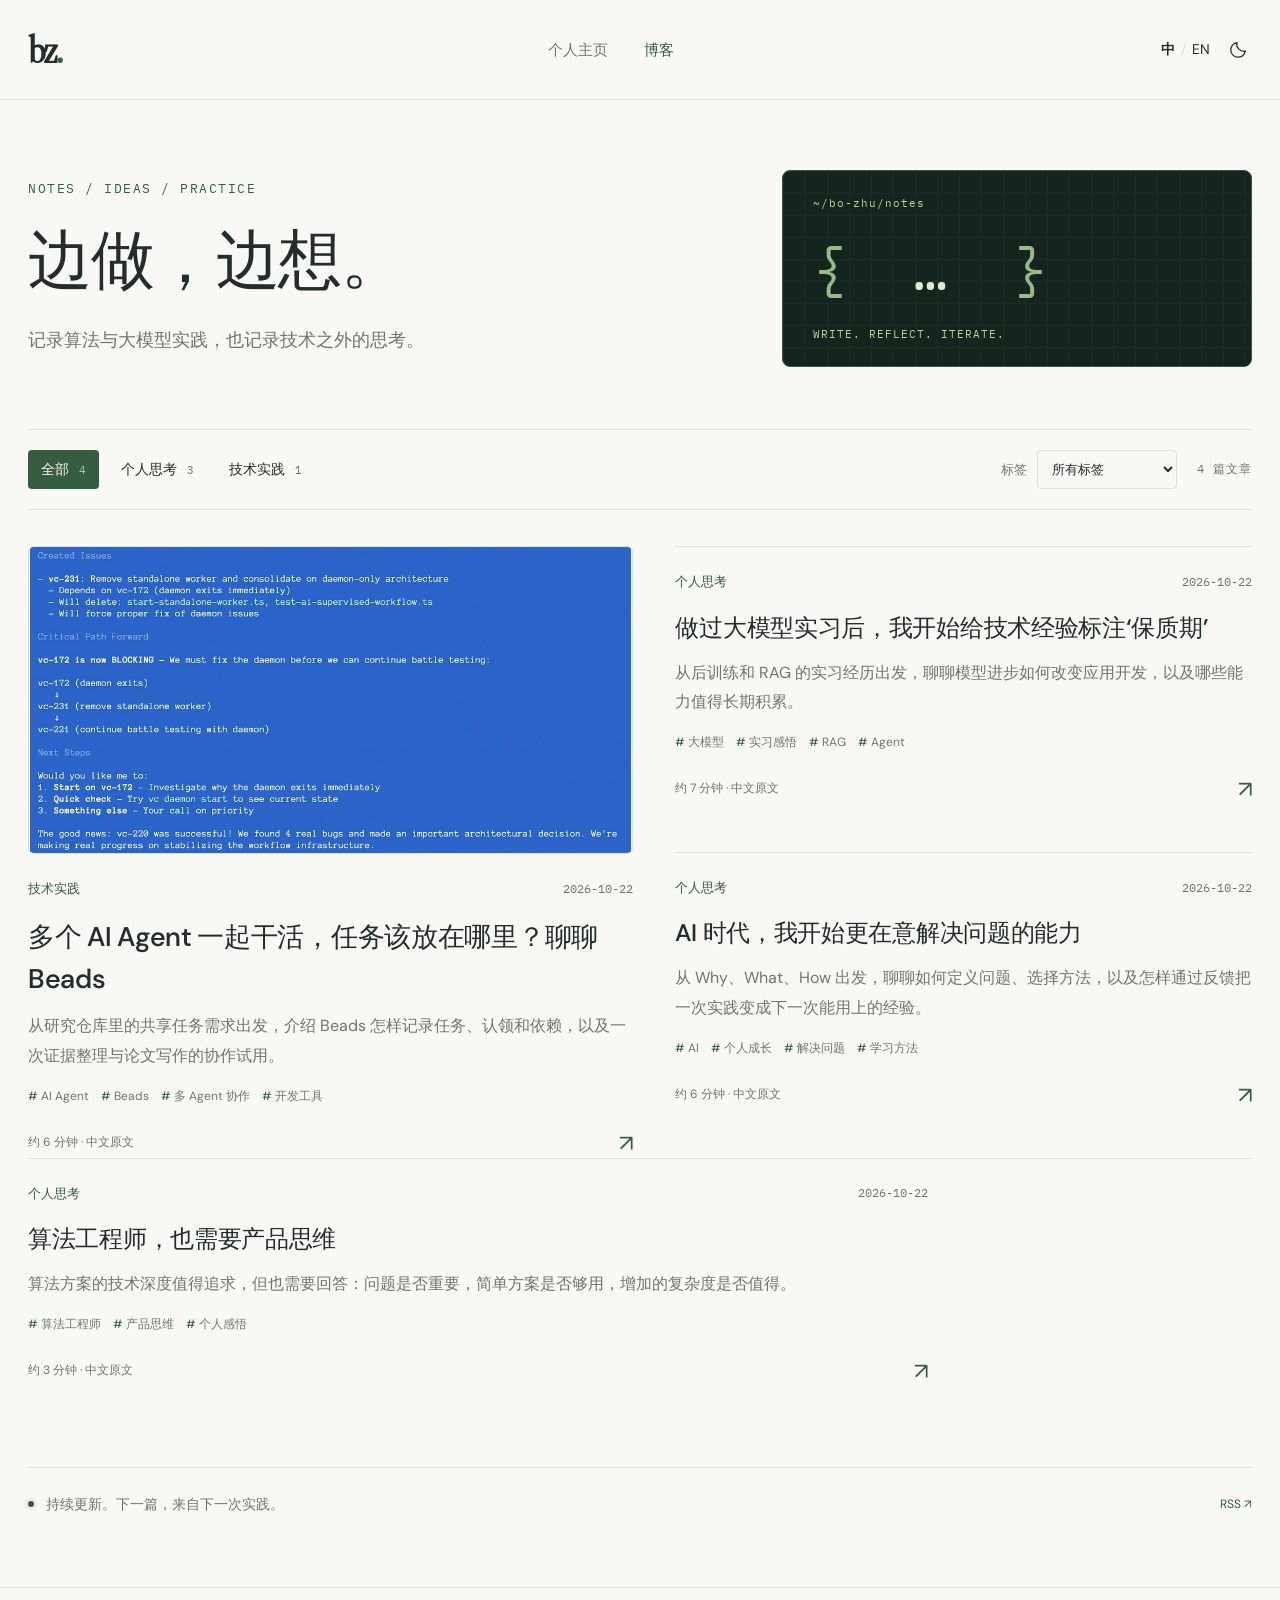
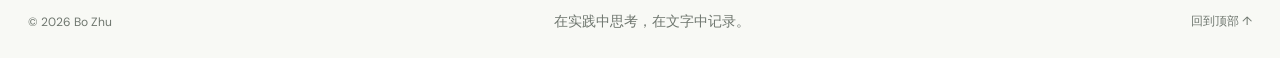
==== commit 3b11c173: "Add official Beads project links, logo, and example image" ====
--- a/blog/index.html
+++ b/blog/index.html
@@ -1 +1 @@
-<!doctype html><html lang="zh-CN"><head><meta charset="utf-8"><meta name="viewport" content="width=device-width,initial-scale=1"><title>博客 · 朱波</title><meta name="description" content="朱波的博客：算法、大模型、产品与个人成长。"><meta name="theme-color" content="#f8f9f5"><link rel="canonical" href="https://meiying-cell.github.io/blog/"><meta property="og:title" content="博客"><meta property="og:description" content="朱波的博客：算法、大模型、产品与个人成长。"><meta property="og:type" content="website"><meta property="og:url" content="https://meiying-cell.github.io/blog/"><link rel="icon" href="/favicon.svg" type="image/svg+xml"><link rel="stylesheet" href="/styles.css"><link rel="stylesheet" href="/blog/blog.css"><link rel="alternate" type="application/rss+xml" title="朱波的博客" href="/blog/feed.xml"><script src="/blog/blog.js" defer></script></head><body class="blog-page"><a class="skip" href="#main" data-zh="跳至正文" data-en="Skip to content">跳至正文</a><div class="reading-progress" aria-hidden="true"></div><header class="site-header blog-header"><a class="wordmark" href="/" aria-label="Bo Zhu 首页">bz<span>.</span></a><nav aria-label="主导航"><a href="/" data-zh="个人主页" data-en="Home">个人主页</a><a href="/blog/" class="active" data-zh="博客" data-en="Blog">博客</a></nav><div class="controls"><button id="blog-language" aria-label="Switch interface to English"><b>中</b><span class="divider">/</span>EN</button><button id="blog-theme" aria-label="切换深色主题"><svg viewBox="0 0 24 24" fill="none" stroke="currentColor" stroke-width="1.5" aria-hidden="true"><path d="M20.8 13.4A8.7 8.7 0 0 1 10.6 3.2 8.8 8.8 0 1 0 20.8 13.4Z"/></svg></button></div></header><main id="main" class="wrap blog-index"><section class="blog-intro"><div><p class="eyebrow mono">NOTES / IDEAS / PRACTICE</p><h1 data-zh="边做，边想。" data-en="Thinking<br>through practice.">边做，边想。</h1><p class="blog-lead" data-zh="记录算法与大模型实践，也记录技术之外的思考。" data-en="Notes on algorithms, LLMs, and learning along the way.">记录算法与大模型实践，也记录技术之外的思考。</p></div><div class="blog-signature" aria-hidden="true"><span class="mono">~/bo-zhu/notes</span><span class="signature-symbol">&#123; <i>…</i> &#125;</span><span class="mono">WRITE. REFLECT. ITERATE.</span></div></section><section aria-label="文章列表"><div class="blog-toolbar"><div class="category-filters" role="group" aria-label="文章分类"><button type="button" class="category-filter active" data-filter="all" aria-pressed="true"><span data-zh="全部" data-en="All">全部</span><span class="filter-count">4</span></button><button type="button" class="category-filter" data-filter="personal-reflections" aria-pressed="false"><span data-zh="个人思考" data-en="Personal Reflections">个人思考</span><span class="filter-count">3</span></button><button type="button" class="category-filter" data-filter="technical-practice" aria-pressed="false"><span data-zh="技术实践" data-en="Technical Practice">技术实践</span><span class="filter-count">1</span></button></div><label class="tag-filter-label"><span data-zh="标签" data-en="Tag">标签</span><select id="tag-filter" aria-label="按标签筛选"><option value="all" data-zh="所有标签" data-en="All tags">所有标签</option><option value="AI">AI</option><option value="AI Agent">AI Agent</option><option value="Agent">Agent</option><option value="Beads">Beads</option><option value="RAG">RAG</option><option value="个人感悟">个人感悟</option><option value="个人成长">个人成长</option><option value="产品思维">产品思维</option><option value="多 Agent 协作">多 Agent 协作</option><option value="大模型">大模型</option><option value="学习方法">学习方法</option><option value="实习感悟">实习感悟</option><option value="开发工具">开发工具</option><option value="算法工程师">算法工程师</option><option value="解决问题">解决问题</option></select></label><span class="blog-total mono" id="filter-status" role="status">4 篇文章</span></div><div class="writing-grid" id="blog-posts"><article class="writing-card " data-category="technical-practice" data-tags="[&quot;AI Agent&quot;, &quot;Beads&quot;, &quot;多 Agent 协作&quot;, &quot;开发工具&quot;]"><a href="/blog/beads-shared-agent-tasks/" class="writing-card-link"><div class="writing-copy"><div class="writing-meta"><span class="category-name" data-zh="技术实践" data-en="Technical Practice">技术实践</span><time datetime="2026-10-22">2026-10-22</time></div><h3 lang="zh-CN">多个 AI Agent 一起干活，任务该放在哪里？聊聊 Beads</h3><p lang="zh-CN">从研究仓库里的共享任务需求出发，介绍 Beads 怎样记录任务、认领和依赖，以及一次证据整理与论文写作的协作试用。</p><div class="writing-tags"><span>AI Agent</span><span>Beads</span><span>多 Agent 协作</span><span>开发工具</span></div><div class="writing-foot"><span data-zh="约 6 分钟 · 中文原文" data-en="~6 min · In Chinese">约 6 分钟 · 中文原文</span><span class="writing-arrow" aria-hidden="true">↗</span></div></div></a></article><article class="writing-card featured" data-category="personal-reflections" data-tags="[&quot;大模型&quot;, &quot;实习感悟&quot;, &quot;RAG&quot;, &quot;Agent&quot;]"><a href="/blog/llm-experience-shelf-life/" class="writing-card-link"><div class="writing-image"><img src="/blog/assets/model-capability-simplification.svg" alt="模型升级前后工程流程的概念对比图" width="1800" height="1200" loading="lazy"></div><div class="writing-copy"><div class="writing-meta"><span class="category-name" data-zh="个人思考" data-en="Personal Reflections">个人思考</span><time datetime="2026-10-22">2026-10-22</time></div><h3 lang="zh-CN">做过大模型实习后，我开始给技术经验标注‘保质期’</h3><p lang="zh-CN">从后训练和 RAG 的实习经历出发，聊聊模型进步如何改变应用开发，以及哪些能力值得长期积累。</p><div class="writing-tags"><span>大模型</span><span>实习感悟</span><span>RAG</span><span>Agent</span></div><div class="writing-foot"><span data-zh="约 7 分钟 · 中文原文" data-en="~7 min · In Chinese">约 7 分钟 · 中文原文</span><span class="writing-arrow" aria-hidden="true">↗</span></div></div></a></article><article class="writing-card " data-category="personal-reflections" data-tags="[&quot;AI&quot;, &quot;个人成长&quot;, &quot;解决问题&quot;, &quot;学习方法&quot;]"><a href="/blog/ai-problem-solving-loop/" class="writing-card-link"><div class="writing-copy"><div class="writing-meta"><span class="category-name" data-zh="个人思考" data-en="Personal Reflections">个人思考</span><time datetime="2026-10-22">2026-10-22</time></div><h3 lang="zh-CN">AI 时代，我开始更在意解决问题的能力</h3><p lang="zh-CN">从 Why、What、How 出发，聊聊如何定义问题、选择方法，以及怎样通过反馈把一次实践变成下一次能用上的经验。</p><div class="writing-tags"><span>AI</span><span>个人成长</span><span>解决问题</span><span>学习方法</span></div><div class="writing-foot"><span data-zh="约 6 分钟 · 中文原文" data-en="~6 min · In Chinese">约 6 分钟 · 中文原文</span><span class="writing-arrow" aria-hidden="true">↗</span></div></div></a></article><article class="writing-card " data-category="personal-reflections" data-tags="[&quot;算法工程师&quot;, &quot;产品思维&quot;, &quot;个人感悟&quot;]"><a href="/blog/algorithm-engineer-product-thinking/" class="writing-card-link"><div class="writing-copy"><div class="writing-meta"><span class="category-name" data-zh="个人思考" data-en="Personal Reflections">个人思考</span><time datetime="2026-10-22">2026-10-22</time></div><h3 lang="zh-CN">算法工程师，也需要产品思维</h3><p lang="zh-CN">算法方案的技术深度值得追求，但也需要回答：问题是否重要，简单方案是否够用，增加的复杂度是否值得。</p><div class="writing-tags"><span>算法工程师</span><span>产品思维</span><span>个人感悟</span></div><div class="writing-foot"><span data-zh="约 3 分钟 · 中文原文" data-en="~3 min · In Chinese">约 3 分钟 · 中文原文</span><span class="writing-arrow" aria-hidden="true">↗</span></div></div></a></article></div><noscript><p>所有文章已列在上方；分类筛选需要启用 JavaScript。</p></noscript></section><div class="blog-end"><span class="status-dot" aria-hidden="true"></span><span data-zh="持续更新。下一篇，来自下一次实践。" data-en="More notes to come, with the next thing I learn.">持续更新。下一篇，来自下一次实践。</span><a href="/blog/feed.xml">RSS ↗</a></div></main><footer class="wrap blog-footer"><span>© 2026 Bo Zhu</span><span data-zh="在实践中思考，在文字中记录。" data-en="Notes from practice. Thoughts in progress.">在实践中思考，在文字中记录。</span><a href="#main" data-zh="回到顶部 ↑" data-en="Back to top ↑">回到顶部 ↑</a></footer></body></html>+<!doctype html><html lang="zh-CN"><head><meta charset="utf-8"><meta name="viewport" content="width=device-width,initial-scale=1"><title>博客 · 朱波</title><meta name="description" content="朱波的博客：算法、大模型、产品与个人成长。"><meta name="theme-color" content="#f8f9f5"><link rel="canonical" href="https://meiying-cell.github.io/blog/"><meta property="og:title" content="博客"><meta property="og:description" content="朱波的博客：算法、大模型、产品与个人成长。"><meta property="og:type" content="website"><meta property="og:url" content="https://meiying-cell.github.io/blog/"><link rel="icon" href="/favicon.svg" type="image/svg+xml"><link rel="stylesheet" href="/styles.css"><link rel="stylesheet" href="/blog/blog.css"><link rel="alternate" type="application/rss+xml" title="朱波的博客" href="/blog/feed.xml"><script src="/blog/blog.js" defer></script></head><body class="blog-page"><a class="skip" href="#main" data-zh="跳至正文" data-en="Skip to content">跳至正文</a><div class="reading-progress" aria-hidden="true"></div><header class="site-header blog-header"><a class="wordmark" href="/" aria-label="Bo Zhu 首页">bz<span>.</span></a><nav aria-label="主导航"><a href="/" data-zh="个人主页" data-en="Home">个人主页</a><a href="/blog/" class="active" data-zh="博客" data-en="Blog">博客</a></nav><div class="controls"><button id="blog-language" aria-label="Switch interface to English"><b>中</b><span class="divider">/</span>EN</button><button id="blog-theme" aria-label="切换深色主题"><svg viewBox="0 0 24 24" fill="none" stroke="currentColor" stroke-width="1.5" aria-hidden="true"><path d="M20.8 13.4A8.7 8.7 0 0 1 10.6 3.2 8.8 8.8 0 1 0 20.8 13.4Z"/></svg></button></div></header><main id="main" class="wrap blog-index"><section class="blog-intro"><div><p class="eyebrow mono">NOTES / IDEAS / PRACTICE</p><h1 data-zh="边做，边想。" data-en="Thinking<br>through practice.">边做，边想。</h1><p class="blog-lead" data-zh="记录算法与大模型实践，也记录技术之外的思考。" data-en="Notes on algorithms, LLMs, and learning along the way.">记录算法与大模型实践，也记录技术之外的思考。</p></div><div class="blog-signature" aria-hidden="true"><span class="mono">~/bo-zhu/notes</span><span class="signature-symbol">&#123; <i>…</i> &#125;</span><span class="mono">WRITE. REFLECT. ITERATE.</span></div></section><section aria-label="文章列表"><div class="blog-toolbar"><div class="category-filters" role="group" aria-label="文章分类"><button type="button" class="category-filter active" data-filter="all" aria-pressed="true"><span data-zh="全部" data-en="All">全部</span><span class="filter-count">4</span></button><button type="button" class="category-filter" data-filter="personal-reflections" aria-pressed="false"><span data-zh="个人思考" data-en="Personal Reflections">个人思考</span><span class="filter-count">3</span></button><button type="button" class="category-filter" data-filter="technical-practice" aria-pressed="false"><span data-zh="技术实践" data-en="Technical Practice">技术实践</span><span class="filter-count">1</span></button></div><label class="tag-filter-label"><span data-zh="标签" data-en="Tag">标签</span><select id="tag-filter" aria-label="按标签筛选"><option value="all" data-zh="所有标签" data-en="All tags">所有标签</option><option value="AI">AI</option><option value="AI Agent">AI Agent</option><option value="Agent">Agent</option><option value="Beads">Beads</option><option value="RAG">RAG</option><option value="个人感悟">个人感悟</option><option value="个人成长">个人成长</option><option value="产品思维">产品思维</option><option value="多 Agent 协作">多 Agent 协作</option><option value="大模型">大模型</option><option value="学习方法">学习方法</option><option value="实习感悟">实习感悟</option><option value="开发工具">开发工具</option><option value="算法工程师">算法工程师</option><option value="解决问题">解决问题</option></select></label><span class="blog-total mono" id="filter-status" role="status">4 篇文章</span></div><div class="writing-grid" id="blog-posts"><article class="writing-card featured" data-category="technical-practice" data-tags="[&quot;AI Agent&quot;, &quot;Beads&quot;, &quot;多 Agent 协作&quot;, &quot;开发工具&quot;]"><a href="/blog/beads-shared-agent-tasks/" class="writing-card-link"><div class="writing-image" style="aspect-ratio:2082/1060"><img src="/blog/assets/beads-official-illustration.jpg" alt="Beads 官方仓库收录的 Agent 使用示例，展示任务阻塞关系与后续步骤" width="2082" height="1060" loading="lazy"></div><div class="writing-copy"><div class="writing-meta"><span class="category-name" data-zh="技术实践" data-en="Technical Practice">技术实践</span><time datetime="2026-10-22">2026-10-22</time></div><h3 lang="zh-CN">多个 AI Agent 一起干活，任务该放在哪里？聊聊 Beads</h3><p lang="zh-CN">从研究仓库里的共享任务需求出发，介绍 Beads 怎样记录任务、认领和依赖，以及一次证据整理与论文写作的协作试用。</p><div class="writing-tags"><span>AI Agent</span><span>Beads</span><span>多 Agent 协作</span><span>开发工具</span></div><div class="writing-foot"><span data-zh="约 6 分钟 · 中文原文" data-en="~6 min · In Chinese">约 6 分钟 · 中文原文</span><span class="writing-arrow" aria-hidden="true">↗</span></div></div></a></article><article class="writing-card " data-category="personal-reflections" data-tags="[&quot;大模型&quot;, &quot;实习感悟&quot;, &quot;RAG&quot;, &quot;Agent&quot;]"><a href="/blog/llm-experience-shelf-life/" class="writing-card-link"><div class="writing-copy"><div class="writing-meta"><span class="category-name" data-zh="个人思考" data-en="Personal Reflections">个人思考</span><time datetime="2026-10-22">2026-10-22</time></div><h3 lang="zh-CN">做过大模型实习后，我开始给技术经验标注‘保质期’</h3><p lang="zh-CN">从后训练和 RAG 的实习经历出发，聊聊模型进步如何改变应用开发，以及哪些能力值得长期积累。</p><div class="writing-tags"><span>大模型</span><span>实习感悟</span><span>RAG</span><span>Agent</span></div><div class="writing-foot"><span data-zh="约 7 分钟 · 中文原文" data-en="~7 min · In Chinese">约 7 分钟 · 中文原文</span><span class="writing-arrow" aria-hidden="true">↗</span></div></div></a></article><article class="writing-card " data-category="personal-reflections" data-tags="[&quot;AI&quot;, &quot;个人成长&quot;, &quot;解决问题&quot;, &quot;学习方法&quot;]"><a href="/blog/ai-problem-solving-loop/" class="writing-card-link"><div class="writing-copy"><div class="writing-meta"><span class="category-name" data-zh="个人思考" data-en="Personal Reflections">个人思考</span><time datetime="2026-10-22">2026-10-22</time></div><h3 lang="zh-CN">AI 时代，我开始更在意解决问题的能力</h3><p lang="zh-CN">从 Why、What、How 出发，聊聊如何定义问题、选择方法，以及怎样通过反馈把一次实践变成下一次能用上的经验。</p><div class="writing-tags"><span>AI</span><span>个人成长</span><span>解决问题</span><span>学习方法</span></div><div class="writing-foot"><span data-zh="约 6 分钟 · 中文原文" data-en="~6 min · In Chinese">约 6 分钟 · 中文原文</span><span class="writing-arrow" aria-hidden="true">↗</span></div></div></a></article><article class="writing-card " data-category="personal-reflections" data-tags="[&quot;算法工程师&quot;, &quot;产品思维&quot;, &quot;个人感悟&quot;]"><a href="/blog/algorithm-engineer-product-thinking/" class="writing-card-link"><div class="writing-copy"><div class="writing-meta"><span class="category-name" data-zh="个人思考" data-en="Personal Reflections">个人思考</span><time datetime="2026-10-22">2026-10-22</time></div><h3 lang="zh-CN">算法工程师，也需要产品思维</h3><p lang="zh-CN">算法方案的技术深度值得追求，但也需要回答：问题是否重要，简单方案是否够用，增加的复杂度是否值得。</p><div class="writing-tags"><span>算法工程师</span><span>产品思维</span><span>个人感悟</span></div><div class="writing-foot"><span data-zh="约 3 分钟 · 中文原文" data-en="~3 min · In Chinese">约 3 分钟 · 中文原文</span><span class="writing-arrow" aria-hidden="true">↗</span></div></div></a></article></div><noscript><p>所有文章已列在上方；分类筛选需要启用 JavaScript。</p></noscript></section><div class="blog-end"><span class="status-dot" aria-hidden="true"></span><span data-zh="持续更新。下一篇，来自下一次实践。" data-en="More notes to come, with the next thing I learn.">持续更新。下一篇，来自下一次实践。</span><a href="/blog/feed.xml">RSS ↗</a></div></main><footer class="wrap blog-footer"><span>© 2026 Bo Zhu</span><span data-zh="在实践中思考，在文字中记录。" data-en="Notes from practice. Thoughts in progress.">在实践中思考，在文字中记录。</span><a href="#main" data-zh="回到顶部 ↑" data-en="Back to top ↑">回到顶部 ↑</a></footer></body></html>
--- a/blog/blog.css
+++ b/blog/blog.css
@@ -12,3 +12,7 @@
 /* Keep CLI commands intact; small screens can scroll the table locally. */
 .article-body table th:first-child,.article-body table td:first-child{white-space:nowrap;overflow-wrap:normal}
 .article-body table th:nth-child(2),.article-body table td:nth-child(2){min-width:220px}
+
+/* Technical posts expose the actual project and its primary resources. */
+.project-resource{max-width:800px;margin-top:28px;border:1px solid var(--line);border-radius:7px;padding:23px 25px;background:var(--soft)}.project-resource-heading{display:flex;align-items:center;gap:15px}.project-resource-heading>img{flex:none;width:42px;height:42px;border-radius:8px}.project-resource-heading>div{display:flex;flex-direction:column;gap:5px}.project-resource-heading .mono{font-size:10px;color:var(--muted);letter-spacing:1px}.project-resource-heading strong{font-size:22px;font-weight:550;line-height:1.2}.project-resource-heading>p{font-size:14px;color:var(--muted);line-height:1.7;margin:0 0 0 auto;max-width:280px}.project-resource-links{display:flex;gap:10px;flex-wrap:wrap;margin-top:22px}.project-resource-links>a{display:inline-flex;align-items:center;justify-content:space-between;gap:17px;font-size:14px;border:1px solid var(--line);padding:10px 14px;border-radius:4px;background:var(--bg);min-height:43px;color:var(--green);transition:background .2s,border-color .2s}.project-resource-links>a:first-child{background:var(--green);color:var(--bg);border-color:var(--green)}.project-resource-links>a:hover{border-color:var(--green)}.project-resource-links>a:first-child:hover{opacity:.9}.project-example>a{background:#2a63bd}.project-example figcaption a{display:inline-flex;margin-top:5px;margin-right:8px;margin-left:0}.project-example{margin-top:32px}
+@media(max-width:700px){.project-resource{padding:19px;margin-top:23px}.project-resource-heading{flex-wrap:wrap;gap:13px}.project-resource-heading>p{flex-basis:100%;margin:0;max-width:none;font-size:14px}.project-resource-heading strong{font-size:21px}.project-resource-links{gap:8px;margin-top:17px}.project-resource-links>a{padding:10px 12px;font-size:13px;gap:10px}.project-example figcaption{font-size:12px}}
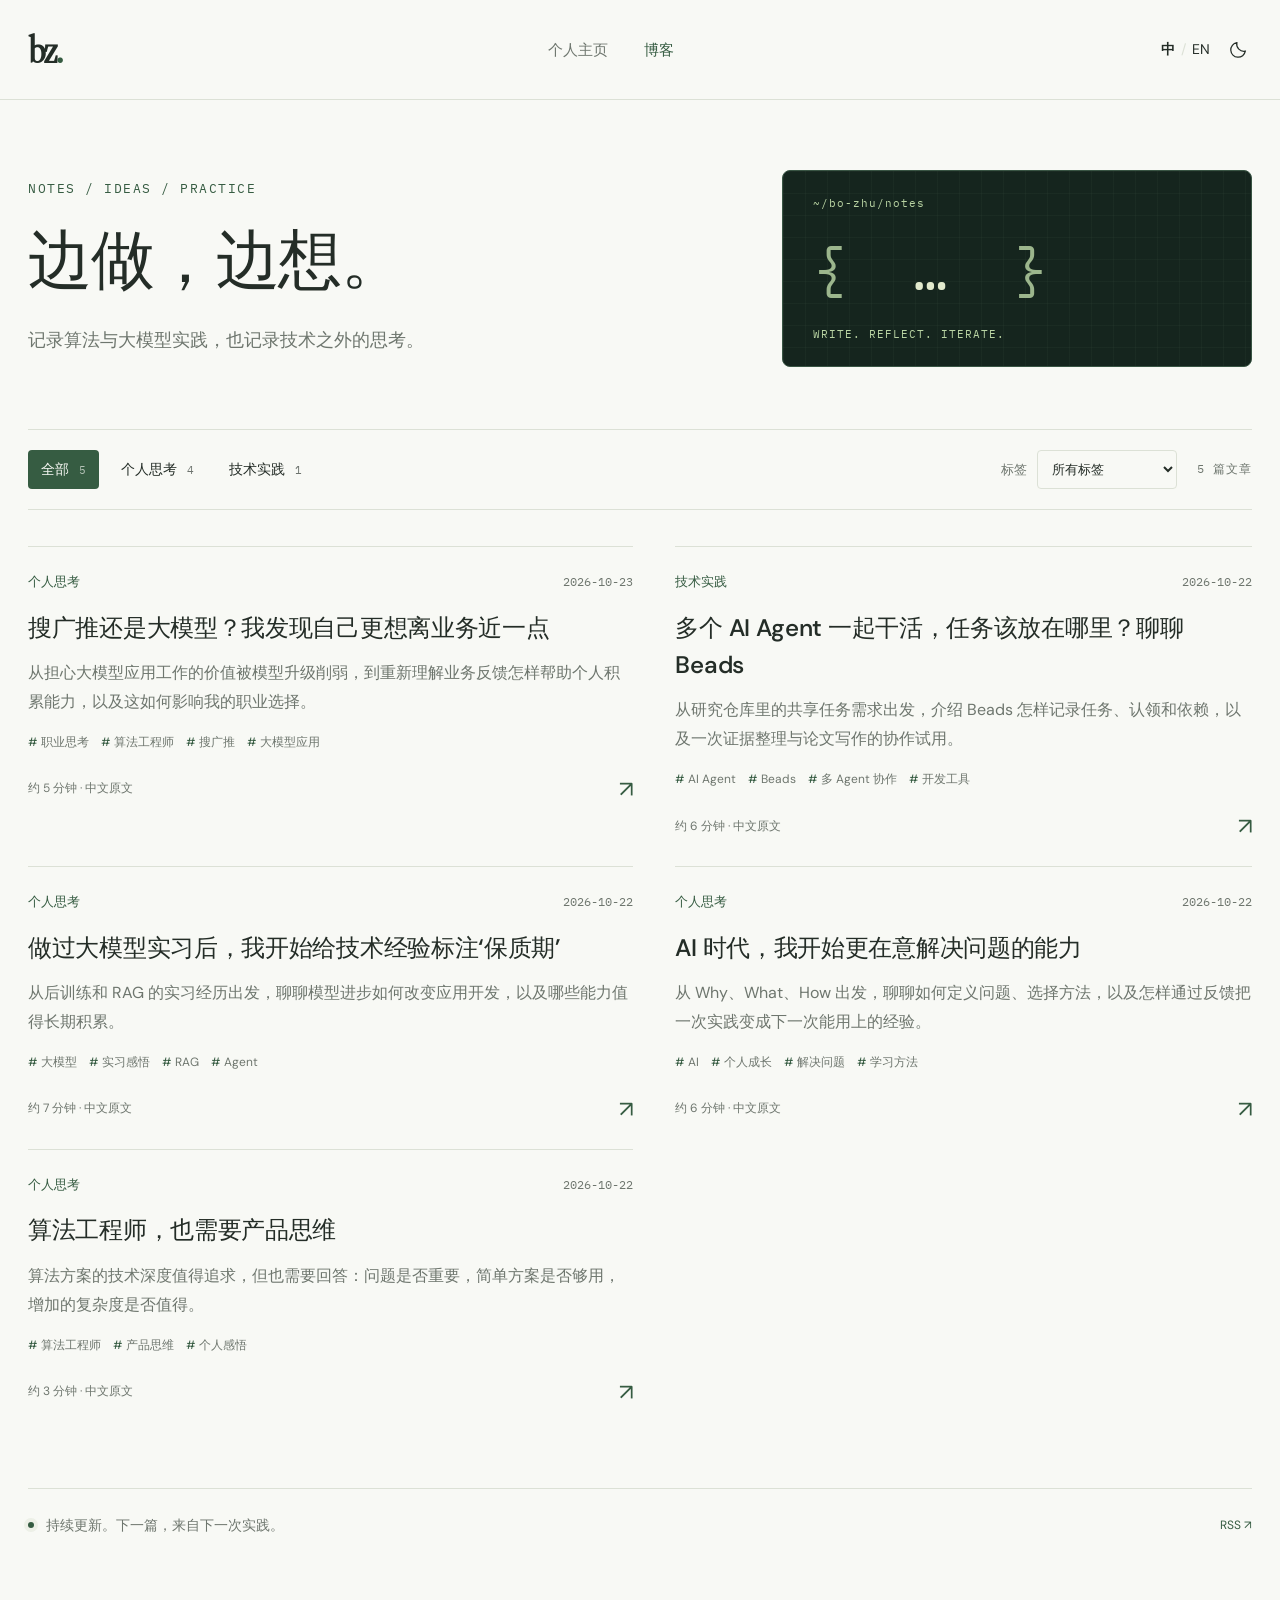
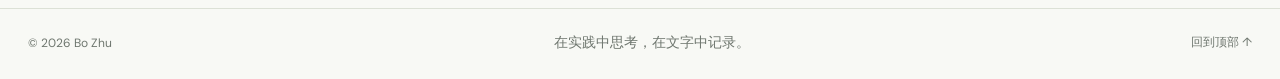
==== commit 3871d163: "Publish career reflection on search, recommendation, ads and LLM roles" ====
--- a/blog/index.html
+++ b/blog/index.html
@@ -1 +1 @@
-<!doctype html><html lang="zh-CN"><head><meta charset="utf-8"><meta name="viewport" content="width=device-width,initial-scale=1"><title>博客 · 朱波</title><meta name="description" content="朱波的博客：算法、大模型、产品与个人成长。"><meta name="theme-color" content="#f8f9f5"><link rel="canonical" href="https://meiying-cell.github.io/blog/"><meta property="og:title" content="博客"><meta property="og:description" content="朱波的博客：算法、大模型、产品与个人成长。"><meta property="og:type" content="website"><meta property="og:url" content="https://meiying-cell.github.io/blog/"><link rel="icon" href="/favicon.svg" type="image/svg+xml"><link rel="stylesheet" href="/styles.css"><link rel="stylesheet" href="/blog/blog.css"><link rel="alternate" type="application/rss+xml" title="朱波的博客" href="/blog/feed.xml"><script src="/blog/blog.js" defer></script></head><body class="blog-page"><a class="skip" href="#main" data-zh="跳至正文" data-en="Skip to content">跳至正文</a><div class="reading-progress" aria-hidden="true"></div><header class="site-header blog-header"><a class="wordmark" href="/" aria-label="Bo Zhu 首页">bz<span>.</span></a><nav aria-label="主导航"><a href="/" data-zh="个人主页" data-en="Home">个人主页</a><a href="/blog/" class="active" data-zh="博客" data-en="Blog">博客</a></nav><div class="controls"><button id="blog-language" aria-label="Switch interface to English"><b>中</b><span class="divider">/</span>EN</button><button id="blog-theme" aria-label="切换深色主题"><svg viewBox="0 0 24 24" fill="none" stroke="currentColor" stroke-width="1.5" aria-hidden="true"><path d="M20.8 13.4A8.7 8.7 0 0 1 10.6 3.2 8.8 8.8 0 1 0 20.8 13.4Z"/></svg></button></div></header><main id="main" class="wrap blog-index"><section class="blog-intro"><div><p class="eyebrow mono">NOTES / IDEAS / PRACTICE</p><h1 data-zh="边做，边想。" data-en="Thinking<br>through practice.">边做，边想。</h1><p class="blog-lead" data-zh="记录算法与大模型实践，也记录技术之外的思考。" data-en="Notes on algorithms, LLMs, and learning along the way.">记录算法与大模型实践，也记录技术之外的思考。</p></div><div class="blog-signature" aria-hidden="true"><span class="mono">~/bo-zhu/notes</span><span class="signature-symbol">&#123; <i>…</i> &#125;</span><span class="mono">WRITE. REFLECT. ITERATE.</span></div></section><section aria-label="文章列表"><div class="blog-toolbar"><div class="category-filters" role="group" aria-label="文章分类"><button type="button" class="category-filter active" data-filter="all" aria-pressed="true"><span data-zh="全部" data-en="All">全部</span><span class="filter-count">4</span></button><button type="button" class="category-filter" data-filter="personal-reflections" aria-pressed="false"><span data-zh="个人思考" data-en="Personal Reflections">个人思考</span><span class="filter-count">3</span></button><button type="button" class="category-filter" data-filter="technical-practice" aria-pressed="false"><span data-zh="技术实践" data-en="Technical Practice">技术实践</span><span class="filter-count">1</span></button></div><label class="tag-filter-label"><span data-zh="标签" data-en="Tag">标签</span><select id="tag-filter" aria-label="按标签筛选"><option value="all" data-zh="所有标签" data-en="All tags">所有标签</option><option value="AI">AI</option><option value="AI Agent">AI Agent</option><option value="Agent">Agent</option><option value="Beads">Beads</option><option value="RAG">RAG</option><option value="个人感悟">个人感悟</option><option value="个人成长">个人成长</option><option value="产品思维">产品思维</option><option value="多 Agent 协作">多 Agent 协作</option><option value="大模型">大模型</option><option value="学习方法">学习方法</option><option value="实习感悟">实习感悟</option><option value="开发工具">开发工具</option><option value="算法工程师">算法工程师</option><option value="解决问题">解决问题</option></select></label><span class="blog-total mono" id="filter-status" role="status">4 篇文章</span></div><div class="writing-grid" id="blog-posts"><article class="writing-card featured" data-category="technical-practice" data-tags="[&quot;AI Agent&quot;, &quot;Beads&quot;, &quot;多 Agent 协作&quot;, &quot;开发工具&quot;]"><a href="/blog/beads-shared-agent-tasks/" class="writing-card-link"><div class="writing-image" style="aspect-ratio:2082/1060"><img src="/blog/assets/beads-official-illustration.jpg" alt="Beads 官方仓库收录的 Agent 使用示例，展示任务阻塞关系与后续步骤" width="2082" height="1060" loading="lazy"></div><div class="writing-copy"><div class="writing-meta"><span class="category-name" data-zh="技术实践" data-en="Technical Practice">技术实践</span><time datetime="2026-10-22">2026-10-22</time></div><h3 lang="zh-CN">多个 AI Agent 一起干活，任务该放在哪里？聊聊 Beads</h3><p lang="zh-CN">从研究仓库里的共享任务需求出发，介绍 Beads 怎样记录任务、认领和依赖，以及一次证据整理与论文写作的协作试用。</p><div class="writing-tags"><span>AI Agent</span><span>Beads</span><span>多 Agent 协作</span><span>开发工具</span></div><div class="writing-foot"><span data-zh="约 6 分钟 · 中文原文" data-en="~6 min · In Chinese">约 6 分钟 · 中文原文</span><span class="writing-arrow" aria-hidden="true">↗</span></div></div></a></article><article class="writing-card " data-category="personal-reflections" data-tags="[&quot;大模型&quot;, &quot;实习感悟&quot;, &quot;RAG&quot;, &quot;Agent&quot;]"><a href="/blog/llm-experience-shelf-life/" class="writing-card-link"><div class="writing-copy"><div class="writing-meta"><span class="category-name" data-zh="个人思考" data-en="Personal Reflections">个人思考</span><time datetime="2026-10-22">2026-10-22</time></div><h3 lang="zh-CN">做过大模型实习后，我开始给技术经验标注‘保质期’</h3><p lang="zh-CN">从后训练和 RAG 的实习经历出发，聊聊模型进步如何改变应用开发，以及哪些能力值得长期积累。</p><div class="writing-tags"><span>大模型</span><span>实习感悟</span><span>RAG</span><span>Agent</span></div><div class="writing-foot"><span data-zh="约 7 分钟 · 中文原文" data-en="~7 min · In Chinese">约 7 分钟 · 中文原文</span><span class="writing-arrow" aria-hidden="true">↗</span></div></div></a></article><article class="writing-card " data-category="personal-reflections" data-tags="[&quot;AI&quot;, &quot;个人成长&quot;, &quot;解决问题&quot;, &quot;学习方法&quot;]"><a href="/blog/ai-problem-solving-loop/" class="writing-card-link"><div class="writing-copy"><div class="writing-meta"><span class="category-name" data-zh="个人思考" data-en="Personal Reflections">个人思考</span><time datetime="2026-10-22">2026-10-22</time></div><h3 lang="zh-CN">AI 时代，我开始更在意解决问题的能力</h3><p lang="zh-CN">从 Why、What、How 出发，聊聊如何定义问题、选择方法，以及怎样通过反馈把一次实践变成下一次能用上的经验。</p><div class="writing-tags"><span>AI</span><span>个人成长</span><span>解决问题</span><span>学习方法</span></div><div class="writing-foot"><span data-zh="约 6 分钟 · 中文原文" data-en="~6 min · In Chinese">约 6 分钟 · 中文原文</span><span class="writing-arrow" aria-hidden="true">↗</span></div></div></a></article><article class="writing-card " data-category="personal-reflections" data-tags="[&quot;算法工程师&quot;, &quot;产品思维&quot;, &quot;个人感悟&quot;]"><a href="/blog/algorithm-engineer-product-thinking/" class="writing-card-link"><div class="writing-copy"><div class="writing-meta"><span class="category-name" data-zh="个人思考" data-en="Personal Reflections">个人思考</span><time datetime="2026-10-22">2026-10-22</time></div><h3 lang="zh-CN">算法工程师，也需要产品思维</h3><p lang="zh-CN">算法方案的技术深度值得追求，但也需要回答：问题是否重要，简单方案是否够用，增加的复杂度是否值得。</p><div class="writing-tags"><span>算法工程师</span><span>产品思维</span><span>个人感悟</span></div><div class="writing-foot"><span data-zh="约 3 分钟 · 中文原文" data-en="~3 min · In Chinese">约 3 分钟 · 中文原文</span><span class="writing-arrow" aria-hidden="true">↗</span></div></div></a></article></div><noscript><p>所有文章已列在上方；分类筛选需要启用 JavaScript。</p></noscript></section><div class="blog-end"><span class="status-dot" aria-hidden="true"></span><span data-zh="持续更新。下一篇，来自下一次实践。" data-en="More notes to come, with the next thing I learn.">持续更新。下一篇，来自下一次实践。</span><a href="/blog/feed.xml">RSS ↗</a></div></main><footer class="wrap blog-footer"><span>© 2026 Bo Zhu</span><span data-zh="在实践中思考，在文字中记录。" data-en="Notes from practice. Thoughts in progress.">在实践中思考，在文字中记录。</span><a href="#main" data-zh="回到顶部 ↑" data-en="Back to top ↑">回到顶部 ↑</a></footer></body></html>+<!doctype html><html lang="zh-CN"><head><meta charset="utf-8"><meta name="viewport" content="width=device-width,initial-scale=1"><title>博客 · 朱波</title><meta name="description" content="朱波的博客：算法、大模型、产品与个人成长。"><meta name="theme-color" content="#f8f9f5"><link rel="canonical" href="https://meiying-cell.github.io/blog/"><meta property="og:title" content="博客"><meta property="og:description" content="朱波的博客：算法、大模型、产品与个人成长。"><meta property="og:type" content="website"><meta property="og:url" content="https://meiying-cell.github.io/blog/"><link rel="icon" href="/favicon.svg" type="image/svg+xml"><link rel="stylesheet" href="/styles.css"><link rel="stylesheet" href="/blog/blog.css"><link rel="alternate" type="application/rss+xml" title="朱波的博客" href="/blog/feed.xml"><script src="/blog/blog.js" defer></script></head><body class="blog-page"><a class="skip" href="#main" data-zh="跳至正文" data-en="Skip to content">跳至正文</a><div class="reading-progress" aria-hidden="true"></div><header class="site-header blog-header"><a class="wordmark" href="/" aria-label="Bo Zhu 首页">bz<span>.</span></a><nav aria-label="主导航"><a href="/" data-zh="个人主页" data-en="Home">个人主页</a><a href="/blog/" class="active" data-zh="博客" data-en="Blog">博客</a></nav><div class="controls"><button id="blog-language" aria-label="Switch interface to English"><b>中</b><span class="divider">/</span>EN</button><button id="blog-theme" aria-label="切换深色主题"><svg viewBox="0 0 24 24" fill="none" stroke="currentColor" stroke-width="1.5" aria-hidden="true"><path d="M20.8 13.4A8.7 8.7 0 0 1 10.6 3.2 8.8 8.8 0 1 0 20.8 13.4Z"/></svg></button></div></header><main id="main" class="wrap blog-index"><section class="blog-intro"><div><p class="eyebrow mono">NOTES / IDEAS / PRACTICE</p><h1 data-zh="边做，边想。" data-en="Thinking<br>through practice.">边做，边想。</h1><p class="blog-lead" data-zh="记录算法与大模型实践，也记录技术之外的思考。" data-en="Notes on algorithms, LLMs, and learning along the way.">记录算法与大模型实践，也记录技术之外的思考。</p></div><div class="blog-signature" aria-hidden="true"><span class="mono">~/bo-zhu/notes</span><span class="signature-symbol">&#123; <i>…</i> &#125;</span><span class="mono">WRITE. REFLECT. ITERATE.</span></div></section><section aria-label="文章列表"><div class="blog-toolbar"><div class="category-filters" role="group" aria-label="文章分类"><button type="button" class="category-filter active" data-filter="all" aria-pressed="true"><span data-zh="全部" data-en="All">全部</span><span class="filter-count">5</span></button><button type="button" class="category-filter" data-filter="personal-reflections" aria-pressed="false"><span data-zh="个人思考" data-en="Personal Reflections">个人思考</span><span class="filter-count">4</span></button><button type="button" class="category-filter" data-filter="technical-practice" aria-pressed="false"><span data-zh="技术实践" data-en="Technical Practice">技术实践</span><span class="filter-count">1</span></button></div><label class="tag-filter-label"><span data-zh="标签" data-en="Tag">标签</span><select id="tag-filter" aria-label="按标签筛选"><option value="all" data-zh="所有标签" data-en="All tags">所有标签</option><option value="AI">AI</option><option value="AI Agent">AI Agent</option><option value="Agent">Agent</option><option value="Beads">Beads</option><option value="RAG">RAG</option><option value="个人感悟">个人感悟</option><option value="个人成长">个人成长</option><option value="产品思维">产品思维</option><option value="多 Agent 协作">多 Agent 协作</option><option value="大模型">大模型</option><option value="大模型应用">大模型应用</option><option value="学习方法">学习方法</option><option value="实习感悟">实习感悟</option><option value="开发工具">开发工具</option><option value="搜广推">搜广推</option><option value="算法工程师">算法工程师</option><option value="职业思考">职业思考</option><option value="解决问题">解决问题</option></select></label><span class="blog-total mono" id="filter-status" role="status">5 篇文章</span></div><div class="writing-grid" id="blog-posts"><article class="writing-card " data-category="personal-reflections" data-tags="[&quot;职业思考&quot;, &quot;算法工程师&quot;, &quot;搜广推&quot;, &quot;大模型应用&quot;]"><a href="/blog/search-rec-ads-or-llm/" class="writing-card-link"><div class="writing-copy"><div class="writing-meta"><span class="category-name" data-zh="个人思考" data-en="Personal Reflections">个人思考</span><time datetime="2026-10-23">2026-10-23</time></div><h3 lang="zh-CN">搜广推还是大模型？我发现自己更想离业务近一点</h3><p lang="zh-CN">从担心大模型应用工作的价值被模型升级削弱，到重新理解业务反馈怎样帮助个人积累能力，以及这如何影响我的职业选择。</p><div class="writing-tags"><span>职业思考</span><span>算法工程师</span><span>搜广推</span><span>大模型应用</span></div><div class="writing-foot"><span data-zh="约 5 分钟 · 中文原文" data-en="~5 min · In Chinese">约 5 分钟 · 中文原文</span><span class="writing-arrow" aria-hidden="true">↗</span></div></div></a></article><article class="writing-card " data-category="technical-practice" data-tags="[&quot;AI Agent&quot;, &quot;Beads&quot;, &quot;多 Agent 协作&quot;, &quot;开发工具&quot;]"><a href="/blog/beads-shared-agent-tasks/" class="writing-card-link"><div class="writing-copy"><div class="writing-meta"><span class="category-name" data-zh="技术实践" data-en="Technical Practice">技术实践</span><time datetime="2026-10-22">2026-10-22</time></div><h3 lang="zh-CN">多个 AI Agent 一起干活，任务该放在哪里？聊聊 Beads</h3><p lang="zh-CN">从研究仓库里的共享任务需求出发，介绍 Beads 怎样记录任务、认领和依赖，以及一次证据整理与论文写作的协作试用。</p><div class="writing-tags"><span>AI Agent</span><span>Beads</span><span>多 Agent 协作</span><span>开发工具</span></div><div class="writing-foot"><span data-zh="约 6 分钟 · 中文原文" data-en="~6 min · In Chinese">约 6 分钟 · 中文原文</span><span class="writing-arrow" aria-hidden="true">↗</span></div></div></a></article><article class="writing-card " data-category="personal-reflections" data-tags="[&quot;大模型&quot;, &quot;实习感悟&quot;, &quot;RAG&quot;, &quot;Agent&quot;]"><a href="/blog/llm-experience-shelf-life/" class="writing-card-link"><div class="writing-copy"><div class="writing-meta"><span class="category-name" data-zh="个人思考" data-en="Personal Reflections">个人思考</span><time datetime="2026-10-22">2026-10-22</time></div><h3 lang="zh-CN">做过大模型实习后，我开始给技术经验标注‘保质期’</h3><p lang="zh-CN">从后训练和 RAG 的实习经历出发，聊聊模型进步如何改变应用开发，以及哪些能力值得长期积累。</p><div class="writing-tags"><span>大模型</span><span>实习感悟</span><span>RAG</span><span>Agent</span></div><div class="writing-foot"><span data-zh="约 7 分钟 · 中文原文" data-en="~7 min · In Chinese">约 7 分钟 · 中文原文</span><span class="writing-arrow" aria-hidden="true">↗</span></div></div></a></article><article class="writing-card " data-category="personal-reflections" data-tags="[&quot;AI&quot;, &quot;个人成长&quot;, &quot;解决问题&quot;, &quot;学习方法&quot;]"><a href="/blog/ai-problem-solving-loop/" class="writing-card-link"><div class="writing-copy"><div class="writing-meta"><span class="category-name" data-zh="个人思考" data-en="Personal Reflections">个人思考</span><time datetime="2026-10-22">2026-10-22</time></div><h3 lang="zh-CN">AI 时代，我开始更在意解决问题的能力</h3><p lang="zh-CN">从 Why、What、How 出发，聊聊如何定义问题、选择方法，以及怎样通过反馈把一次实践变成下一次能用上的经验。</p><div class="writing-tags"><span>AI</span><span>个人成长</span><span>解决问题</span><span>学习方法</span></div><div class="writing-foot"><span data-zh="约 6 分钟 · 中文原文" data-en="~6 min · In Chinese">约 6 分钟 · 中文原文</span><span class="writing-arrow" aria-hidden="true">↗</span></div></div></a></article><article class="writing-card " data-category="personal-reflections" data-tags="[&quot;算法工程师&quot;, &quot;产品思维&quot;, &quot;个人感悟&quot;]"><a href="/blog/algorithm-engineer-product-thinking/" class="writing-card-link"><div class="writing-copy"><div class="writing-meta"><span class="category-name" data-zh="个人思考" data-en="Personal Reflections">个人思考</span><time datetime="2026-10-22">2026-10-22</time></div><h3 lang="zh-CN">算法工程师，也需要产品思维</h3><p lang="zh-CN">算法方案的技术深度值得追求，但也需要回答：问题是否重要，简单方案是否够用，增加的复杂度是否值得。</p><div class="writing-tags"><span>算法工程师</span><span>产品思维</span><span>个人感悟</span></div><div class="writing-foot"><span data-zh="约 3 分钟 · 中文原文" data-en="~3 min · In Chinese">约 3 分钟 · 中文原文</span><span class="writing-arrow" aria-hidden="true">↗</span></div></div></a></article></div><noscript><p>所有文章已列在上方；分类筛选需要启用 JavaScript。</p></noscript></section><div class="blog-end"><span class="status-dot" aria-hidden="true"></span><span data-zh="持续更新。下一篇，来自下一次实践。" data-en="More notes to come, with the next thing I learn.">持续更新。下一篇，来自下一次实践。</span><a href="/blog/feed.xml">RSS ↗</a></div></main><footer class="wrap blog-footer"><span>© 2026 Bo Zhu</span><span data-zh="在实践中思考，在文字中记录。" data-en="Notes from practice. Thoughts in progress.">在实践中思考，在文字中记录。</span><a href="#main" data-zh="回到顶部 ↑" data-en="Back to top ↑">回到顶部 ↑</a></footer></body></html>
--- a/blog/blog.css
+++ b/blog/blog.css
@@ -1,5 +1,5 @@
 /* Shared writing cards connect the portfolio and the long-form reading space. */
-.latest-writing{border-bottom:1px solid var(--line)}.latest-writing .section-heading{margin-bottom:18px}.writing-intro{color:var(--muted);font-size:17px;line-height:1.8;margin:0 0 34px}.writing-grid{display:grid;grid-template-columns:1.05fr 1fr;gap:0 42px}.writing-card{border-top:1px solid var(--line);min-width:0}.writing-card.featured{grid-row:span 2;border-top:0}.writing-card-link{display:block;height:100%}.writing-image{background:#f5f7f0;border:1px solid var(--line);border-radius:6px;overflow:hidden;aspect-ratio:3/2}.writing-image img{display:block;width:100%;height:100%;object-fit:contain;transition:transform .45s}.writing-card-link:hover .writing-image img{transform:scale(1.025)}.writing-copy{padding:25px 0}.writing-meta{display:flex;gap:15px;align-items:center;justify-content:space-between;font-size:12px;line-height:1.5;font-family:var(--mono);color:var(--muted)}.category-name{color:var(--green);font-family:var(--sans);font-weight:500;font-size:13px}.writing-card h3{font-size:24px;line-height:1.55;letter-spacing:-.3px;font-weight:550;margin:17px 0 12px;max-width:600px;transition:color .2s}.writing-card-link:hover h3{color:var(--green)}.writing-card p{font-size:16px;color:var(--muted);line-height:1.85;margin:0}.writing-foot{display:flex;justify-content:space-between;align-items:center;gap:12px;margin-top:23px;color:var(--muted);font-size:12px}.writing-arrow{font-size:23px;color:var(--green);transition:transform .2s}.writing-card-link:hover .writing-arrow{transform:translate(3px,-3px)}.featured .writing-copy{padding-bottom:0}.featured h3{font-size:27px}.blog-header nav{margin-left:0;gap:36px}.blog-header nav a:last-child{display:inline}.blog-header nav a{font-size:15px}.blog-index{padding-top:70px;padding-bottom:70px}.blog-intro{display:grid;grid-template-columns:1.5fr 1fr;align-items:center;gap:50px;padding-bottom:62px}.blog-intro h1{font-size:clamp(44px,5vw,66px);letter-spacing:-1.5px;line-height:1.2;font-weight:500;margin-bottom:24px}.blog-lead{max-width:560px;font-size:18px;line-height:1.9;color:var(--muted);margin:0}.blog-signature{border:1px solid #395544;background:#15251e;color:#b9d4a3;border-radius:8px;padding:25px 30px;display:flex;flex-direction:column;gap:15px;position:relative;overflow:hidden;background-image:linear-gradient(#bdd7aa09 1px,transparent 1px),linear-gradient(90deg,#bdd7aa09 1px,transparent 1px);background-size:22px 22px}.blog-signature .mono{font-size:11px;letter-spacing:1px}.signature-symbol{font-family:var(--mono);font-size:58px;line-height:1.5;letter-spacing:15px;color:#9cb68d}.signature-symbol i{font-style:normal;color:#e2eacd}.blog-toolbar{display:flex;justify-content:space-between;align-items:center;gap:20px;border-block:1px solid var(--line);padding:20px 0;margin-bottom:36px}.category-filters{display:flex;gap:9px;flex-wrap:wrap}.category-filter{border:1px solid transparent;border-radius:4px;padding:9px 12px;display:flex;align-items:center;gap:10px;font-size:14px;background:transparent}.category-filter:hover{border-color:var(--line)}.category-filter.active{background:var(--green);color:var(--bg)}.filter-count{font-family:var(--mono);font-size:11px;opacity:.65}.blog-total{font-size:12px;white-space:nowrap;color:var(--muted)}.writing-grid.is-filtered{grid-template-columns:repeat(2,minmax(0,1fr))}.is-filtered .featured{grid-row:auto}.is-filtered .writing-image{display:none}.is-filtered .featured{border-top:1px solid var(--line)}.is-filtered .featured h3{font-size:24px}.blog-end{margin-top:56px;padding-top:24px;border-top:1px solid var(--line);display:flex;align-items:center;gap:12px;color:var(--muted);font-size:14px;line-height:1.8}.blog-end a{margin-left:auto;color:var(--green);font-size:12px}.blog-footer{font-size:12px;gap:20px}.blog-footer>a{font-family:var(--sans);font-size:12px}.blog-footer>span:nth-child(2){font-size:14px}.article-main{padding-top:40px;padding-bottom:70px}.article-breadcrumb{display:flex;gap:16px;align-items:center;font-size:14px;color:var(--muted);margin-bottom:40px;flex-wrap:wrap}.article-breadcrumb>a:hover{color:var(--green)}.article-header{max-width:1000px;margin-bottom:48px}.article-meta{display:flex;align-items:center;gap:20px;flex-wrap:wrap;font-family:var(--mono);font-size:12px;color:var(--muted);margin-bottom:22px}.article-meta>span:last-child{font-family:var(--sans)}.article-header h1{font-size:clamp(32px,3.6vw,47px);line-height:1.5;letter-spacing:-.6px;font-weight:550;margin:0 0 23px;max-width:980px;text-wrap:pretty}.article-deck{color:var(--muted);font-size:18px;line-height:1.9;margin:0;max-width:800px}.article-tags{display:flex;gap:8px;flex-wrap:wrap;margin-top:24px}.article-tags>span{border:1px solid var(--line);border-radius:3px;padding:5px 10px;font-size:12px;color:var(--muted)}.article-layout{display:grid;grid-template-columns:230px minmax(0,760px);gap:55px;align-items:start;justify-content:space-between;padding-top:35px;border-top:1px solid var(--line)}.article-toc{position:sticky;top:35px}.article-toc details{margin:0}.article-toc summary{font-size:14px;color:var(--text);font-weight:550}.article-toc summary::after{display:none}.article-toc ol{list-style:none;padding:0;margin:19px 0 0}.article-toc li{margin:0}.article-toc a{display:block;padding:9px 0 9px 15px;border-left:2px solid var(--line);font-size:13px;line-height:1.8;color:var(--muted);transition:color .2s,border-color .2s}.article-toc a:hover,.article-toc a.active{color:var(--green);border-color:var(--green)}.article-body{font-size:18px;line-height:1.95;overflow-wrap:anywhere}.article-body>p:first-child{margin-top:0}.article-body p{margin:0 0 1.4em}.article-body h2{font-size:26px;font-weight:550;line-height:1.6;letter-spacing:-.3px;margin:2.6em 0 1em;scroll-margin-top:30px}.article-body h2:first-child{margin-top:0}.article-body strong{font-weight:600;color:var(--green)}.article-body a{color:var(--green);text-decoration:underline;text-decoration-color:var(--line);text-underline-offset:4px}.article-body a:hover{text-decoration-color:var(--green)}.article-body ul,.article-body ol{padding-left:1.4em;margin:0 0 1.5em}.article-body li{margin:.45em 0}.article-body blockquote{margin:1.8em 0;border-left:3px solid var(--green);padding:5px 25px;color:var(--muted)}.article-body code{background:var(--soft);padding:.15em .3em;font-size:.9em}.article-body pre{overflow:auto;padding:20px;background:var(--soft);border:1px solid var(--line);border-radius:5px}.article-body table{border-collapse:collapse;width:100%;display:block;overflow:auto;font-size:16px;margin:25px 0}.article-body td,.article-body th{border:1px solid var(--line);padding:10px}.article-figure{margin:42px 0}.article-figure>a{display:block;border:1px solid var(--line);border-radius:6px;overflow:hidden;background:#f5f7f0}.article-figure img{width:100%;height:auto;display:block}.article-figure figcaption{font-size:13px;line-height:1.9;color:var(--muted);margin-top:13px}.article-figure figcaption a{display:inline-block;margin-left:8px;white-space:nowrap}.article-closing{margin-top:50px;padding:25px 0;display:flex;justify-content:space-between;border-block:1px solid var(--line);align-items:center;color:var(--muted);font-size:13px;gap:20px}.article-closing .mono{font-size:11px}.article-closing a{color:var(--green)}.related-posts{display:grid;grid-template-columns:repeat(2,minmax(0,1fr));margin:28px 0 0;gap:30px}.related-posts a{display:grid;grid-template-columns:1fr auto;gap:12px;font-size:13px;color:var(--muted)}.related-posts strong{grid-column:1;grid-row:2;line-height:1.8;font-size:17px;color:var(--text);font-weight:500}.related-posts a>span:last-child{grid-column:2;grid-row:2;color:var(--green);font-size:22px}.related-posts a:hover strong{color:var(--green)}
+.latest-writing{border-bottom:1px solid var(--line)}.latest-writing .section-heading{margin-bottom:18px}.writing-intro{color:var(--muted);font-size:17px;line-height:1.8;margin:0 0 34px}.writing-grid{display:grid;grid-template-columns:1.05fr 1fr;gap:0 42px}.writing-card{border-top:1px solid var(--line);min-width:0}.writing-card.featured{grid-row:span 2;border-top:0}.writing-card-link{display:block;height:100%}.writing-image{background:#f5f7f0;border:1px solid var(--line);border-radius:6px;overflow:hidden;aspect-ratio:3/2}.writing-image img{display:block;width:100%;height:100%;object-fit:contain;transition:transform .45s}.writing-card-link:hover .writing-image img{transform:scale(1.025)}.writing-copy{padding:25px 0}.writing-meta{display:flex;gap:15px;align-items:center;justify-content:space-between;font-size:12px;line-height:1.5;font-family:var(--mono);color:var(--muted)}.category-name{color:var(--green);font-family:var(--sans);font-weight:500;font-size:13px}.writing-card h3{font-size:24px;line-height:1.55;letter-spacing:-.3px;font-weight:550;margin:17px 0 12px;max-width:600px;transition:color .2s}.writing-card-link:hover h3{color:var(--green)}.writing-card p{font-size:16px;color:var(--muted);line-height:1.85;margin:0}.writing-foot{display:flex;justify-content:space-between;align-items:center;gap:12px;margin-top:23px;color:var(--muted);font-size:12px}.writing-arrow{font-size:23px;color:var(--green);transition:transform .2s}.writing-card-link:hover .writing-arrow{transform:translate(3px,-3px)}.featured .writing-copy{padding-bottom:0}.featured h3{font-size:27px}.blog-header nav{margin-left:0;gap:36px}.blog-header nav a:last-child{display:inline}.blog-header nav a{font-size:15px}.blog-index{padding-top:70px;padding-bottom:70px}.blog-intro{display:grid;grid-template-columns:1.5fr 1fr;align-items:center;gap:50px;padding-bottom:62px}.blog-intro h1{font-size:clamp(44px,5vw,66px);letter-spacing:-1.5px;line-height:1.2;font-weight:500;margin-bottom:24px}.blog-lead{max-width:560px;font-size:18px;line-height:1.9;color:var(--muted);margin:0}.blog-signature{border:1px solid #395544;background:#15251e;color:#b9d4a3;border-radius:8px;padding:25px 30px;display:flex;flex-direction:column;gap:15px;position:relative;overflow:hidden;background-image:linear-gradient(#bdd7aa09 1px,transparent 1px),linear-gradient(90deg,#bdd7aa09 1px,transparent 1px);background-size:22px 22px}.blog-signature .mono{font-size:11px;letter-spacing:1px}.signature-symbol{font-family:var(--mono);font-size:58px;line-height:1.5;letter-spacing:15px;color:#9cb68d}.signature-symbol i{font-style:normal;color:#e2eacd}.blog-toolbar{display:flex;justify-content:space-between;align-items:center;gap:20px;border-block:1px solid var(--line);padding:20px 0;margin-bottom:36px}.category-filters{display:flex;gap:9px;flex-wrap:wrap}.category-filter{border:1px solid transparent;border-radius:4px;padding:9px 12px;display:flex;align-items:center;gap:10px;font-size:14px;background:transparent}.category-filter:hover{border-color:var(--line)}.category-filter.active{background:var(--green);color:var(--bg)}.filter-count{font-family:var(--mono);font-size:11px;opacity:.65}.blog-total{font-size:12px;white-space:nowrap;color:var(--muted)}.writing-grid.is-filtered{grid-template-columns:repeat(2,minmax(0,1fr))}.is-filtered .featured{grid-row:auto}.is-filtered .writing-image{display:none}.is-filtered .featured{border-top:1px solid var(--line)}.is-filtered .featured h3{font-size:24px}.blog-end{margin-top:56px;padding-top:24px;border-top:1px solid var(--line);display:flex;align-items:center;gap:12px;color:var(--muted);font-size:14px;line-height:1.8}.blog-end a{margin-left:auto;color:var(--green);font-size:12px}.blog-footer{font-size:12px;gap:20px}.blog-footer>a{font-family:var(--sans);font-size:12px}.blog-footer>span:nth-child(2){font-size:14px}.article-main{padding-top:40px;padding-bottom:70px}.article-breadcrumb{display:flex;gap:16px;align-items:center;font-size:14px;color:var(--muted);margin-bottom:40px;flex-wrap:wrap}.article-breadcrumb>a:hover{color:var(--green)}.article-header{max-width:1000px;margin-bottom:48px}.article-meta{display:flex;align-items:center;gap:20px;flex-wrap:wrap;font-family:var(--mono);font-size:12px;color:var(--muted);margin-bottom:22px}.article-meta>span:last-child{font-family:var(--sans)}.article-header h1{font-size:clamp(32px,3.6vw,47px);line-height:1.5;letter-spacing:-.6px;font-weight:550;margin:0 0 23px;max-width:980px;text-wrap:balance}.article-deck{color:var(--muted);font-size:18px;line-height:1.9;margin:0;max-width:800px}.article-tags{display:flex;gap:8px;flex-wrap:wrap;margin-top:24px}.article-tags>span{border:1px solid var(--line);border-radius:3px;padding:5px 10px;font-size:12px;color:var(--muted)}.article-layout{display:grid;grid-template-columns:230px minmax(0,760px);gap:55px;align-items:start;justify-content:space-between;padding-top:35px;border-top:1px solid var(--line)}.article-toc{position:sticky;top:35px}.article-toc details{margin:0}.article-toc summary{font-size:14px;color:var(--text);font-weight:550}.article-toc summary::after{display:none}.article-toc ol{list-style:none;padding:0;margin:19px 0 0}.article-toc li{margin:0}.article-toc a{display:block;padding:9px 0 9px 15px;border-left:2px solid var(--line);font-size:13px;line-height:1.8;color:var(--muted);transition:color .2s,border-color .2s}.article-toc a:hover,.article-toc a.active{color:var(--green);border-color:var(--green)}.article-body{font-size:18px;line-height:1.95;overflow-wrap:anywhere}.article-body>p:first-child{margin-top:0}.article-body p{margin:0 0 1.4em}.article-body h2{font-size:26px;font-weight:550;line-height:1.6;letter-spacing:-.3px;margin:2.6em 0 1em;scroll-margin-top:30px}.article-body h2:first-child{margin-top:0}.article-body strong{font-weight:600;color:var(--green)}.article-body a{color:var(--green);text-decoration:underline;text-decoration-color:var(--line);text-underline-offset:4px}.article-body a:hover{text-decoration-color:var(--green)}.article-body ul,.article-body ol{padding-left:1.4em;margin:0 0 1.5em}.article-body li{margin:.45em 0}.article-body blockquote{margin:1.8em 0;border-left:3px solid var(--green);padding:5px 25px;color:var(--muted)}.article-body code{background:var(--soft);padding:.15em .3em;font-size:.9em}.article-body pre{overflow:auto;padding:20px;background:var(--soft);border:1px solid var(--line);border-radius:5px}.article-body table{border-collapse:collapse;width:100%;display:block;overflow:auto;font-size:16px;margin:25px 0}.article-body td,.article-body th{border:1px solid var(--line);padding:10px}.article-figure{margin:42px 0}.article-figure>a{display:block;border:1px solid var(--line);border-radius:6px;overflow:hidden;background:#f5f7f0}.article-figure img{width:100%;height:auto;display:block}.article-figure figcaption{font-size:13px;line-height:1.9;color:var(--muted);margin-top:13px}.article-figure figcaption a{display:inline-block;margin-left:8px;white-space:nowrap}.article-closing{margin-top:50px;padding:25px 0;display:flex;justify-content:space-between;border-block:1px solid var(--line);align-items:center;color:var(--muted);font-size:13px;gap:20px}.article-closing .mono{font-size:11px}.article-closing a{color:var(--green)}.related-posts{display:grid;grid-template-columns:repeat(2,minmax(0,1fr));margin:28px 0 0;gap:30px}.related-posts a{display:grid;grid-template-columns:1fr auto;gap:12px;font-size:13px;color:var(--muted)}.related-posts strong{grid-column:1;grid-row:2;line-height:1.8;font-size:17px;color:var(--text);font-weight:500}.related-posts a>span:last-child{grid-column:2;grid-row:2;color:var(--green);font-size:22px}.related-posts a:hover strong{color:var(--green)}
 @media(max-width:1000px){.site-header>nav{gap:22px;margin-left:0}.article-layout{grid-template-columns:185px minmax(0,1fr);gap:35px}.writing-grid{gap:0 28px}.writing-card h3,.featured h3{font-size:23px}.blog-signature{padding:22px}.signature-symbol{font-size:50px}.blog-intro{gap:30px}}
 @media(max-width:700px){.site-header>nav{gap:12px}nav a[href="#research"]{display:none}.blog-header nav a{font-size:14px}.blog-index{padding-top:40px;padding-bottom:44px}.blog-intro{display:block;padding-bottom:32px}.blog-intro h1{font-size:41px}.blog-lead{font-size:16px}.blog-signature{display:none}.blog-intro .eyebrow{font-size:11px;margin-bottom:22px}.blog-toolbar{align-items:flex-start;margin-bottom:27px;padding:15px 0;flex-direction:column;gap:12px}.category-filters{gap:4px}.category-filter{font-size:13px;padding:8px 9px;gap:6px;min-height:39px}.blog-total{font-size:11px;align-self:flex-end}.writing-grid,.writing-grid.is-filtered{grid-template-columns:1fr;gap:25px}.writing-card.featured{grid-row:auto}.writing-copy{padding:22px 0 0}.writing-card h3,.featured h3{font-size:23px;line-height:1.6;margin-top:15px}.writing-card p{font-size:16px}.writing-foot{margin-top:18px}.writing-card:not(.featured){padding-bottom:3px}.writing-image{max-height:none}.writing-meta{font-size:11px}.writing-foot{font-size:12px}.writing-intro{font-size:16px;margin-bottom:25px}.latest-writing .section-heading{align-items:baseline;gap:10px}.latest-writing .text-link{font-size:14px;gap:8px}.blog-end{font-size:13px;margin-top:34px;align-items:baseline}.blog-end .status-dot{flex:none}.blog-footer{flex-wrap:wrap;gap:18px}.blog-footer>span:nth-child(2){order:3;width:100%;font-size:13px}.article-main{padding-top:27px;padding-bottom:40px}.article-breadcrumb{margin-bottom:28px;font-size:13px;gap:12px}.article-header{margin-bottom:28px}.article-meta{font-size:11px;gap:9px 15px;margin-bottom:19px}.article-meta>span:last-child{font-size:12px}.article-header h1{font-size:30px;line-height:1.55;letter-spacing:0;margin-bottom:20px}.article-deck{font-size:16px;line-height:1.85}.article-tags{margin-top:20px}.article-layout{display:flex;flex-direction:column;gap:30px;padding-top:24px}.article-layout>div{min-width:0;width:100%}.article-toc{position:static;width:100%;border:1px solid var(--line);border-radius:5px;padding:17px 19px;background:var(--soft)}.article-toc summary{font-size:14px;width:100%}.article-toc summary::after{display:inline;float:right}.article-toc ol{margin-top:12px}.article-toc a{padding-block:6px;font-size:13px}.article-body{font-size:17px;line-height:1.95}.article-body h2{font-size:23px;line-height:1.65;margin-top:2.2em}.article-figure{margin:32px 0}.article-figure figcaption{font-size:12px}.related-posts{grid-template-columns:1fr;gap:24px}.related-posts strong{font-size:17px}.article-closing{margin-top:35px}.blog-header{gap:18px}.blog-header .controls{margin-left:auto}.blog-header nav{margin-right:auto}}
 @media(max-width:380px){.category-filter{padding-inline:7px;font-size:12px}.category-filters{gap:2px}.article-header h1{font-size:28px}.site-header>nav{gap:10px}.blog-header nav a{font-size:13px}.writing-card h3{font-size:22px}}
@@ -16,3 +16,7 @@
 /* Technical posts expose the actual project and its primary resources. */
 .project-resource{max-width:800px;margin-top:28px;border:1px solid var(--line);border-radius:7px;padding:23px 25px;background:var(--soft)}.project-resource-heading{display:flex;align-items:center;gap:15px}.project-resource-heading>img{flex:none;width:42px;height:42px;border-radius:8px}.project-resource-heading>div{display:flex;flex-direction:column;gap:5px}.project-resource-heading .mono{font-size:10px;color:var(--muted);letter-spacing:1px}.project-resource-heading strong{font-size:22px;font-weight:550;line-height:1.2}.project-resource-heading>p{font-size:14px;color:var(--muted);line-height:1.7;margin:0 0 0 auto;max-width:280px}.project-resource-links{display:flex;gap:10px;flex-wrap:wrap;margin-top:22px}.project-resource-links>a{display:inline-flex;align-items:center;justify-content:space-between;gap:17px;font-size:14px;border:1px solid var(--line);padding:10px 14px;border-radius:4px;background:var(--bg);min-height:43px;color:var(--green);transition:background .2s,border-color .2s}.project-resource-links>a:first-child{background:var(--green);color:var(--bg);border-color:var(--green)}.project-resource-links>a:hover{border-color:var(--green)}.project-resource-links>a:first-child:hover{opacity:.9}.project-example>a{background:#2a63bd}.project-example figcaption a{display:inline-flex;margin-top:5px;margin-right:8px;margin-left:0}.project-example{margin-top:32px}
 @media(max-width:700px){.project-resource{padding:19px;margin-top:23px}.project-resource-heading{flex-wrap:wrap;gap:13px}.project-resource-heading>p{flex-basis:100%;margin:0;max-width:none;font-size:14px}.project-resource-heading strong{font-size:21px}.project-resource-links{gap:8px;margin-top:17px}.project-resource-links>a{padding:10px 12px;font-size:13px;gap:10px}.project-example figcaption{font-size:12px}}
+
+/* Text-only latest posts use a compact grid without a reserved image column. */
+#blog-posts:not(:has(>.featured))>.writing-card:nth-child(n+4){grid-column:auto}
+@media(min-width:1001px){.latest-writing .writing-grid:not(:has(>.featured)){grid-template-columns:repeat(3,minmax(0,1fr));gap:32px}}
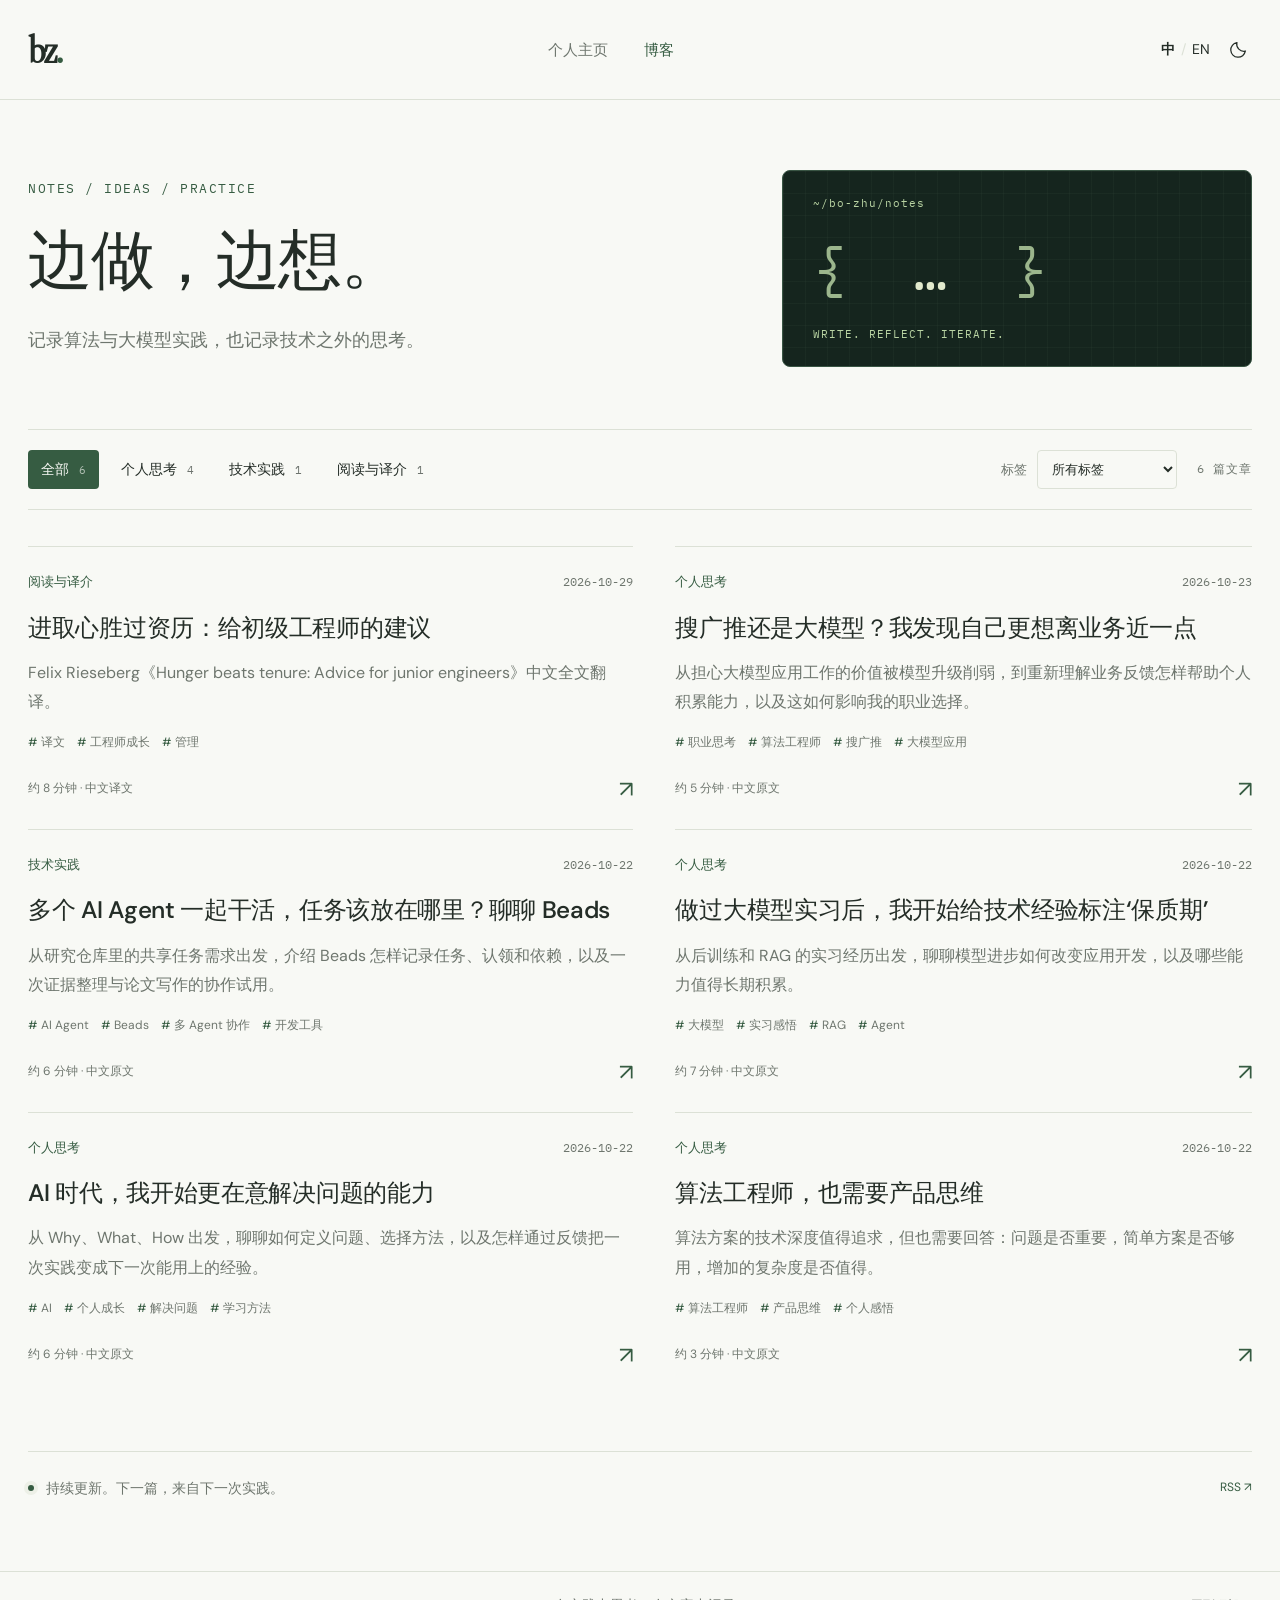
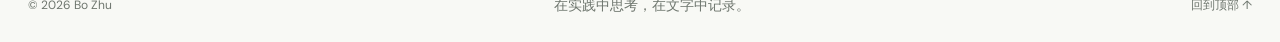
==== commit 7b930d68: "Publish Hunger beats tenure Chinese translation with original-author credits" ====
--- a/blog/index.html
+++ b/blog/index.html
@@ -1 +1,4 @@
-<!doctype html><html lang="zh-CN"><head><meta charset="utf-8"><meta name="viewport" content="width=device-width,initial-scale=1"><title>博客 · 朱波</title><meta name="description" content="朱波的博客：算法、大模型、产品与个人成长。"><meta name="theme-color" content="#f8f9f5"><link rel="canonical" href="https://meiying-cell.github.io/blog/"><meta property="og:title" content="博客"><meta property="og:description" content="朱波的博客：算法、大模型、产品与个人成长。"><meta property="og:type" content="website"><meta property="og:url" content="https://meiying-cell.github.io/blog/"><link rel="icon" href="/favicon.svg" type="image/svg+xml"><link rel="stylesheet" href="/styles.css"><link rel="stylesheet" href="/blog/blog.css"><link rel="alternate" type="application/rss+xml" title="朱波的博客" href="/blog/feed.xml"><script src="/blog/blog.js" defer></script></head><body class="blog-page"><a class="skip" href="#main" data-zh="跳至正文" data-en="Skip to content">跳至正文</a><div class="reading-progress" aria-hidden="true"></div><header class="site-header blog-header"><a class="wordmark" href="/" aria-label="Bo Zhu 首页">bz<span>.</span></a><nav aria-label="主导航"><a href="/" data-zh="个人主页" data-en="Home">个人主页</a><a href="/blog/" class="active" data-zh="博客" data-en="Blog">博客</a></nav><div class="controls"><button id="blog-language" aria-label="Switch interface to English"><b>中</b><span class="divider">/</span>EN</button><button id="blog-theme" aria-label="切换深色主题"><svg viewBox="0 0 24 24" fill="none" stroke="currentColor" stroke-width="1.5" aria-hidden="true"><path d="M20.8 13.4A8.7 8.7 0 0 1 10.6 3.2 8.8 8.8 0 1 0 20.8 13.4Z"/></svg></button></div></header><main id="main" class="wrap blog-index"><section class="blog-intro"><div><p class="eyebrow mono">NOTES / IDEAS / PRACTICE</p><h1 data-zh="边做，边想。" data-en="Thinking<br>through practice.">边做，边想。</h1><p class="blog-lead" data-zh="记录算法与大模型实践，也记录技术之外的思考。" data-en="Notes on algorithms, LLMs, and learning along the way.">记录算法与大模型实践，也记录技术之外的思考。</p></div><div class="blog-signature" aria-hidden="true"><span class="mono">~/bo-zhu/notes</span><span class="signature-symbol">&#123; <i>…</i> &#125;</span><span class="mono">WRITE. REFLECT. ITERATE.</span></div></section><section aria-label="文章列表"><div class="blog-toolbar"><div class="category-filters" role="group" aria-label="文章分类"><button type="button" class="category-filter active" data-filter="all" aria-pressed="true"><span data-zh="全部" data-en="All">全部</span><span class="filter-count">5</span></button><button type="button" class="category-filter" data-filter="personal-reflections" aria-pressed="false"><span data-zh="个人思考" data-en="Personal Reflections">个人思考</span><span class="filter-count">4</span></button><button type="button" class="category-filter" data-filter="technical-practice" aria-pressed="false"><span data-zh="技术实践" data-en="Technical Practice">技术实践</span><span class="filter-count">1</span></button></div><label class="tag-filter-label"><span data-zh="标签" data-en="Tag">标签</span><select id="tag-filter" aria-label="按标签筛选"><option value="all" data-zh="所有标签" data-en="All tags">所有标签</option><option value="AI">AI</option><option value="AI Agent">AI Agent</option><option value="Agent">Agent</option><option value="Beads">Beads</option><option value="RAG">RAG</option><option value="个人感悟">个人感悟</option><option value="个人成长">个人成长</option><option value="产品思维">产品思维</option><option value="多 Agent 协作">多 Agent 协作</option><option value="大模型">大模型</option><option value="大模型应用">大模型应用</option><option value="学习方法">学习方法</option><option value="实习感悟">实习感悟</option><option value="开发工具">开发工具</option><option value="搜广推">搜广推</option><option value="算法工程师">算法工程师</option><option value="职业思考">职业思考</option><option value="解决问题">解决问题</option></select></label><span class="blog-total mono" id="filter-status" role="status">5 篇文章</span></div><div class="writing-grid" id="blog-posts"><article class="writing-card " data-category="personal-reflections" data-tags="[&quot;职业思考&quot;, &quot;算法工程师&quot;, &quot;搜广推&quot;, &quot;大模型应用&quot;]"><a href="/blog/search-rec-ads-or-llm/" class="writing-card-link"><div class="writing-copy"><div class="writing-meta"><span class="category-name" data-zh="个人思考" data-en="Personal Reflections">个人思考</span><time datetime="2026-10-23">2026-10-23</time></div><h3 lang="zh-CN">搜广推还是大模型？我发现自己更想离业务近一点</h3><p lang="zh-CN">从担心大模型应用工作的价值被模型升级削弱，到重新理解业务反馈怎样帮助个人积累能力，以及这如何影响我的职业选择。</p><div class="writing-tags"><span>职业思考</span><span>算法工程师</span><span>搜广推</span><span>大模型应用</span></div><div class="writing-foot"><span data-zh="约 5 分钟 · 中文原文" data-en="~5 min · In Chinese">约 5 分钟 · 中文原文</span><span class="writing-arrow" aria-hidden="true">↗</span></div></div></a></article><article class="writing-card " data-category="technical-practice" data-tags="[&quot;AI Agent&quot;, &quot;Beads&quot;, &quot;多 Agent 协作&quot;, &quot;开发工具&quot;]"><a href="/blog/beads-shared-agent-tasks/" class="writing-card-link"><div class="writing-copy"><div class="writing-meta"><span class="category-name" data-zh="技术实践" data-en="Technical Practice">技术实践</span><time datetime="2026-10-22">2026-10-22</time></div><h3 lang="zh-CN">多个 AI Agent 一起干活，任务该放在哪里？聊聊 Beads</h3><p lang="zh-CN">从研究仓库里的共享任务需求出发，介绍 Beads 怎样记录任务、认领和依赖，以及一次证据整理与论文写作的协作试用。</p><div class="writing-tags"><span>AI Agent</span><span>Beads</span><span>多 Agent 协作</span><span>开发工具</span></div><div class="writing-foot"><span data-zh="约 6 分钟 · 中文原文" data-en="~6 min · In Chinese">约 6 分钟 · 中文原文</span><span class="writing-arrow" aria-hidden="true">↗</span></div></div></a></article><article class="writing-card " data-category="personal-reflections" data-tags="[&quot;大模型&quot;, &quot;实习感悟&quot;, &quot;RAG&quot;, &quot;Agent&quot;]"><a href="/blog/llm-experience-shelf-life/" class="writing-card-link"><div class="writing-copy"><div class="writing-meta"><span class="category-name" data-zh="个人思考" data-en="Personal Reflections">个人思考</span><time datetime="2026-10-22">2026-10-22</time></div><h3 lang="zh-CN">做过大模型实习后，我开始给技术经验标注‘保质期’</h3><p lang="zh-CN">从后训练和 RAG 的实习经历出发，聊聊模型进步如何改变应用开发，以及哪些能力值得长期积累。</p><div class="writing-tags"><span>大模型</span><span>实习感悟</span><span>RAG</span><span>Agent</span></div><div class="writing-foot"><span data-zh="约 7 分钟 · 中文原文" data-en="~7 min · In Chinese">约 7 分钟 · 中文原文</span><span class="writing-arrow" aria-hidden="true">↗</span></div></div></a></article><article class="writing-card " data-category="personal-reflections" data-tags="[&quot;AI&quot;, &quot;个人成长&quot;, &quot;解决问题&quot;, &quot;学习方法&quot;]"><a href="/blog/ai-problem-solving-loop/" class="writing-card-link"><div class="writing-copy"><div class="writing-meta"><span class="category-name" data-zh="个人思考" data-en="Personal Reflections">个人思考</span><time datetime="2026-10-22">2026-10-22</time></div><h3 lang="zh-CN">AI 时代，我开始更在意解决问题的能力</h3><p lang="zh-CN">从 Why、What、How 出发，聊聊如何定义问题、选择方法，以及怎样通过反馈把一次实践变成下一次能用上的经验。</p><div class="writing-tags"><span>AI</span><span>个人成长</span><span>解决问题</span><span>学习方法</span></div><div class="writing-foot"><span data-zh="约 6 分钟 · 中文原文" data-en="~6 min · In Chinese">约 6 分钟 · 中文原文</span><span class="writing-arrow" aria-hidden="true">↗</span></div></div></a></article><article class="writing-card " data-category="personal-reflections" data-tags="[&quot;算法工程师&quot;, &quot;产品思维&quot;, &quot;个人感悟&quot;]"><a href="/blog/algorithm-engineer-product-thinking/" class="writing-card-link"><div class="writing-copy"><div class="writing-meta"><span class="category-name" data-zh="个人思考" data-en="Personal Reflections">个人思考</span><time datetime="2026-10-22">2026-10-22</time></div><h3 lang="zh-CN">算法工程师，也需要产品思维</h3><p lang="zh-CN">算法方案的技术深度值得追求，但也需要回答：问题是否重要，简单方案是否够用，增加的复杂度是否值得。</p><div class="writing-tags"><span>算法工程师</span><span>产品思维</span><span>个人感悟</span></div><div class="writing-foot"><span data-zh="约 3 分钟 · 中文原文" data-en="~3 min · In Chinese">约 3 分钟 · 中文原文</span><span class="writing-arrow" aria-hidden="true">↗</span></div></div></a></article></div><noscript><p>所有文章已列在上方；分类筛选需要启用 JavaScript。</p></noscript></section><div class="blog-end"><span class="status-dot" aria-hidden="true"></span><span data-zh="持续更新。下一篇，来自下一次实践。" data-en="More notes to come, with the next thing I learn.">持续更新。下一篇，来自下一次实践。</span><a href="/blog/feed.xml">RSS ↗</a></div></main><footer class="wrap blog-footer"><span>© 2026 Bo Zhu</span><span data-zh="在实践中思考，在文字中记录。" data-en="Notes from practice. Thoughts in progress.">在实践中思考，在文字中记录。</span><a href="#main" data-zh="回到顶部 ↑" data-en="Back to top ↑">回到顶部 ↑</a></footer></body></html>+<!doctype html><html lang="zh-CN"><head><meta charset="utf-8"><meta name="viewport" content="width=device-width,initial-scale=1"><title>博客 · 朱波</title><meta name="description" content="朱波的博客：算法、大模型、产品与个人成长。"><meta name="theme-color" content="#f8f9f5"><link rel="canonical" href="https://meiying-cell.github.io/blog/"><meta property="og:title" content="博客"><meta property="og:description" content="朱波的博客：算法、大模型、产品与个人成长。"><meta property="og:type" content="website"><meta property="og:url" content="https://meiying-cell.github.io/blog/"><link rel="icon" href="/favicon.svg" type="image/svg+xml"><link rel="stylesheet" href="/styles.css"><link rel="stylesheet" href="/blog/blog.css"><link rel="alternate" type="application/rss+xml" title="朱波的博客" href="/blog/feed.xml"><script src="/blog/blog.js" defer></script><!-- SEARCH_METADATA_START -->
+<meta name="robots" content="index,follow"><script type="application/ld+json">{"@context":"https://schema.org","@type":"Blog","name":"朱波的博客","url":"https://meiying-cell.github.io/blog/","inLanguage":"zh-CN","author":{"@type":"Person","name":"朱波","url":"https://meiying-cell.github.io/"}}</script>
+<!-- SEARCH_METADATA_END -->
+</head><body class="blog-page"><a class="skip" href="#main" data-zh="跳至正文" data-en="Skip to content">跳至正文</a><div class="reading-progress" aria-hidden="true"></div><header class="site-header blog-header"><a class="wordmark" href="/" aria-label="Bo Zhu 首页">bz<span>.</span></a><nav aria-label="主导航"><a href="/" data-zh="个人主页" data-en="Home">个人主页</a><a href="/blog/" class="active" data-zh="博客" data-en="Blog">博客</a></nav><div class="controls"><button id="blog-language" aria-label="Switch interface to English"><b>中</b><span class="divider">/</span>EN</button><button id="blog-theme" aria-label="切换深色主题"><svg viewBox="0 0 24 24" fill="none" stroke="currentColor" stroke-width="1.5" aria-hidden="true"><path d="M20.8 13.4A8.7 8.7 0 0 1 10.6 3.2 8.8 8.8 0 1 0 20.8 13.4Z"/></svg></button></div></header><main id="main" class="wrap blog-index"><section class="blog-intro"><div><p class="eyebrow mono">NOTES / IDEAS / PRACTICE</p><h1 data-zh="边做，边想。" data-en="Thinking<br>through practice.">边做，边想。</h1><p class="blog-lead" data-zh="记录算法与大模型实践，也记录技术之外的思考。" data-en="Notes on algorithms, LLMs, and learning along the way.">记录算法与大模型实践，也记录技术之外的思考。</p></div><div class="blog-signature" aria-hidden="true"><span class="mono">~/bo-zhu/notes</span><span class="signature-symbol">&#123; <i>…</i> &#125;</span><span class="mono">WRITE. REFLECT. ITERATE.</span></div></section><section aria-label="文章列表"><div class="blog-toolbar"><div class="category-filters" role="group" aria-label="文章分类"><button type="button" class="category-filter active" data-filter="all" aria-pressed="true"><span data-zh="全部" data-en="All">全部</span><span class="filter-count">6</span></button><button type="button" class="category-filter" data-filter="personal-reflections" aria-pressed="false"><span data-zh="个人思考" data-en="Personal Reflections">个人思考</span><span class="filter-count">4</span></button><button type="button" class="category-filter" data-filter="technical-practice" aria-pressed="false"><span data-zh="技术实践" data-en="Technical Practice">技术实践</span><span class="filter-count">1</span></button><button type="button" class="category-filter" data-filter="reading-and-translation" aria-pressed="false"><span data-zh="阅读与译介" data-en="Reading &amp; Translation">阅读与译介</span><span class="filter-count">1</span></button></div><label class="tag-filter-label"><span data-zh="标签" data-en="Tag">标签</span><select id="tag-filter" aria-label="按标签筛选"><option value="all" data-zh="所有标签" data-en="All tags">所有标签</option><option value="AI">AI</option><option value="AI Agent">AI Agent</option><option value="Agent">Agent</option><option value="Beads">Beads</option><option value="RAG">RAG</option><option value="个人感悟">个人感悟</option><option value="个人成长">个人成长</option><option value="产品思维">产品思维</option><option value="多 Agent 协作">多 Agent 协作</option><option value="大模型">大模型</option><option value="大模型应用">大模型应用</option><option value="学习方法">学习方法</option><option value="实习感悟">实习感悟</option><option value="工程师成长">工程师成长</option><option value="开发工具">开发工具</option><option value="搜广推">搜广推</option><option value="算法工程师">算法工程师</option><option value="管理">管理</option><option value="职业思考">职业思考</option><option value="解决问题">解决问题</option><option value="译文">译文</option></select></label><span class="blog-total mono" id="filter-status" role="status">6 篇文章</span></div><div class="writing-grid" id="blog-posts"><article class="writing-card " data-category="reading-and-translation" data-tags="[&quot;译文&quot;, &quot;工程师成长&quot;, &quot;管理&quot;]"><a href="/blog/hunger-beats-tenure-translation/" class="writing-card-link"><div class="writing-copy"><div class="writing-meta"><span class="category-name" data-zh="阅读与译介" data-en="Reading &amp; Translation">阅读与译介</span><time datetime="2026-10-29">2026-10-29</time></div><h3 lang="zh-CN">进取心胜过资历：给初级工程师的建议</h3><p lang="zh-CN">Felix Rieseberg《Hunger beats tenure: Advice for junior engineers》中文全文翻译。</p><div class="writing-tags"><span>译文</span><span>工程师成长</span><span>管理</span></div><div class="writing-foot"><span data-zh="约 8 分钟 · 中文译文" data-en="~8 min · Chinese translation">约 8 分钟 · 中文译文</span><span class="writing-arrow" aria-hidden="true">↗</span></div></div></a></article><article class="writing-card " data-category="personal-reflections" data-tags="[&quot;职业思考&quot;, &quot;算法工程师&quot;, &quot;搜广推&quot;, &quot;大模型应用&quot;]"><a href="/blog/search-rec-ads-or-llm/" class="writing-card-link"><div class="writing-copy"><div class="writing-meta"><span class="category-name" data-zh="个人思考" data-en="Personal Reflections">个人思考</span><time datetime="2026-10-23">2026-10-23</time></div><h3 lang="zh-CN">搜广推还是大模型？我发现自己更想离业务近一点</h3><p lang="zh-CN">从担心大模型应用工作的价值被模型升级削弱，到重新理解业务反馈怎样帮助个人积累能力，以及这如何影响我的职业选择。</p><div class="writing-tags"><span>职业思考</span><span>算法工程师</span><span>搜广推</span><span>大模型应用</span></div><div class="writing-foot"><span data-zh="约 5 分钟 · 中文原文" data-en="~5 min · In Chinese">约 5 分钟 · 中文原文</span><span class="writing-arrow" aria-hidden="true">↗</span></div></div></a></article><article class="writing-card " data-category="technical-practice" data-tags="[&quot;AI Agent&quot;, &quot;Beads&quot;, &quot;多 Agent 协作&quot;, &quot;开发工具&quot;]"><a href="/blog/beads-shared-agent-tasks/" class="writing-card-link"><div class="writing-copy"><div class="writing-meta"><span class="category-name" data-zh="技术实践" data-en="Technical Practice">技术实践</span><time datetime="2026-10-22">2026-10-22</time></div><h3 lang="zh-CN">多个 AI Agent 一起干活，任务该放在哪里？聊聊 Beads</h3><p lang="zh-CN">从研究仓库里的共享任务需求出发，介绍 Beads 怎样记录任务、认领和依赖，以及一次证据整理与论文写作的协作试用。</p><div class="writing-tags"><span>AI Agent</span><span>Beads</span><span>多 Agent 协作</span><span>开发工具</span></div><div class="writing-foot"><span data-zh="约 6 分钟 · 中文原文" data-en="~6 min · In Chinese">约 6 分钟 · 中文原文</span><span class="writing-arrow" aria-hidden="true">↗</span></div></div></a></article><article class="writing-card " data-category="personal-reflections" data-tags="[&quot;大模型&quot;, &quot;实习感悟&quot;, &quot;RAG&quot;, &quot;Agent&quot;]"><a href="/blog/llm-experience-shelf-life/" class="writing-card-link"><div class="writing-copy"><div class="writing-meta"><span class="category-name" data-zh="个人思考" data-en="Personal Reflections">个人思考</span><time datetime="2026-10-22">2026-10-22</time></div><h3 lang="zh-CN">做过大模型实习后，我开始给技术经验标注‘保质期’</h3><p lang="zh-CN">从后训练和 RAG 的实习经历出发，聊聊模型进步如何改变应用开发，以及哪些能力值得长期积累。</p><div class="writing-tags"><span>大模型</span><span>实习感悟</span><span>RAG</span><span>Agent</span></div><div class="writing-foot"><span data-zh="约 7 分钟 · 中文原文" data-en="~7 min · In Chinese">约 7 分钟 · 中文原文</span><span class="writing-arrow" aria-hidden="true">↗</span></div></div></a></article><article class="writing-card " data-category="personal-reflections" data-tags="[&quot;AI&quot;, &quot;个人成长&quot;, &quot;解决问题&quot;, &quot;学习方法&quot;]"><a href="/blog/ai-problem-solving-loop/" class="writing-card-link"><div class="writing-copy"><div class="writing-meta"><span class="category-name" data-zh="个人思考" data-en="Personal Reflections">个人思考</span><time datetime="2026-10-22">2026-10-22</time></div><h3 lang="zh-CN">AI 时代，我开始更在意解决问题的能力</h3><p lang="zh-CN">从 Why、What、How 出发，聊聊如何定义问题、选择方法，以及怎样通过反馈把一次实践变成下一次能用上的经验。</p><div class="writing-tags"><span>AI</span><span>个人成长</span><span>解决问题</span><span>学习方法</span></div><div class="writing-foot"><span data-zh="约 6 分钟 · 中文原文" data-en="~6 min · In Chinese">约 6 分钟 · 中文原文</span><span class="writing-arrow" aria-hidden="true">↗</span></div></div></a></article><article class="writing-card " data-category="personal-reflections" data-tags="[&quot;算法工程师&quot;, &quot;产品思维&quot;, &quot;个人感悟&quot;]"><a href="/blog/algorithm-engineer-product-thinking/" class="writing-card-link"><div class="writing-copy"><div class="writing-meta"><span class="category-name" data-zh="个人思考" data-en="Personal Reflections">个人思考</span><time datetime="2026-10-22">2026-10-22</time></div><h3 lang="zh-CN">算法工程师，也需要产品思维</h3><p lang="zh-CN">算法方案的技术深度值得追求，但也需要回答：问题是否重要，简单方案是否够用，增加的复杂度是否值得。</p><div class="writing-tags"><span>算法工程师</span><span>产品思维</span><span>个人感悟</span></div><div class="writing-foot"><span data-zh="约 3 分钟 · 中文原文" data-en="~3 min · In Chinese">约 3 分钟 · 中文原文</span><span class="writing-arrow" aria-hidden="true">↗</span></div></div></a></article></div><noscript><p>所有文章已列在上方；分类筛选需要启用 JavaScript。</p></noscript></section><div class="blog-end"><span class="status-dot" aria-hidden="true"></span><span data-zh="持续更新。下一篇，来自下一次实践。" data-en="More notes to come, with the next thing I learn.">持续更新。下一篇，来自下一次实践。</span><a href="/blog/feed.xml">RSS ↗</a></div></main><footer class="wrap blog-footer"><span>© 2026 Bo Zhu</span><span data-zh="在实践中思考，在文字中记录。" data-en="Notes from practice. Thoughts in progress.">在实践中思考，在文字中记录。</span><a href="#main" data-zh="回到顶部 ↑" data-en="Back to top ↑">回到顶部 ↑</a></footer></body></html>
